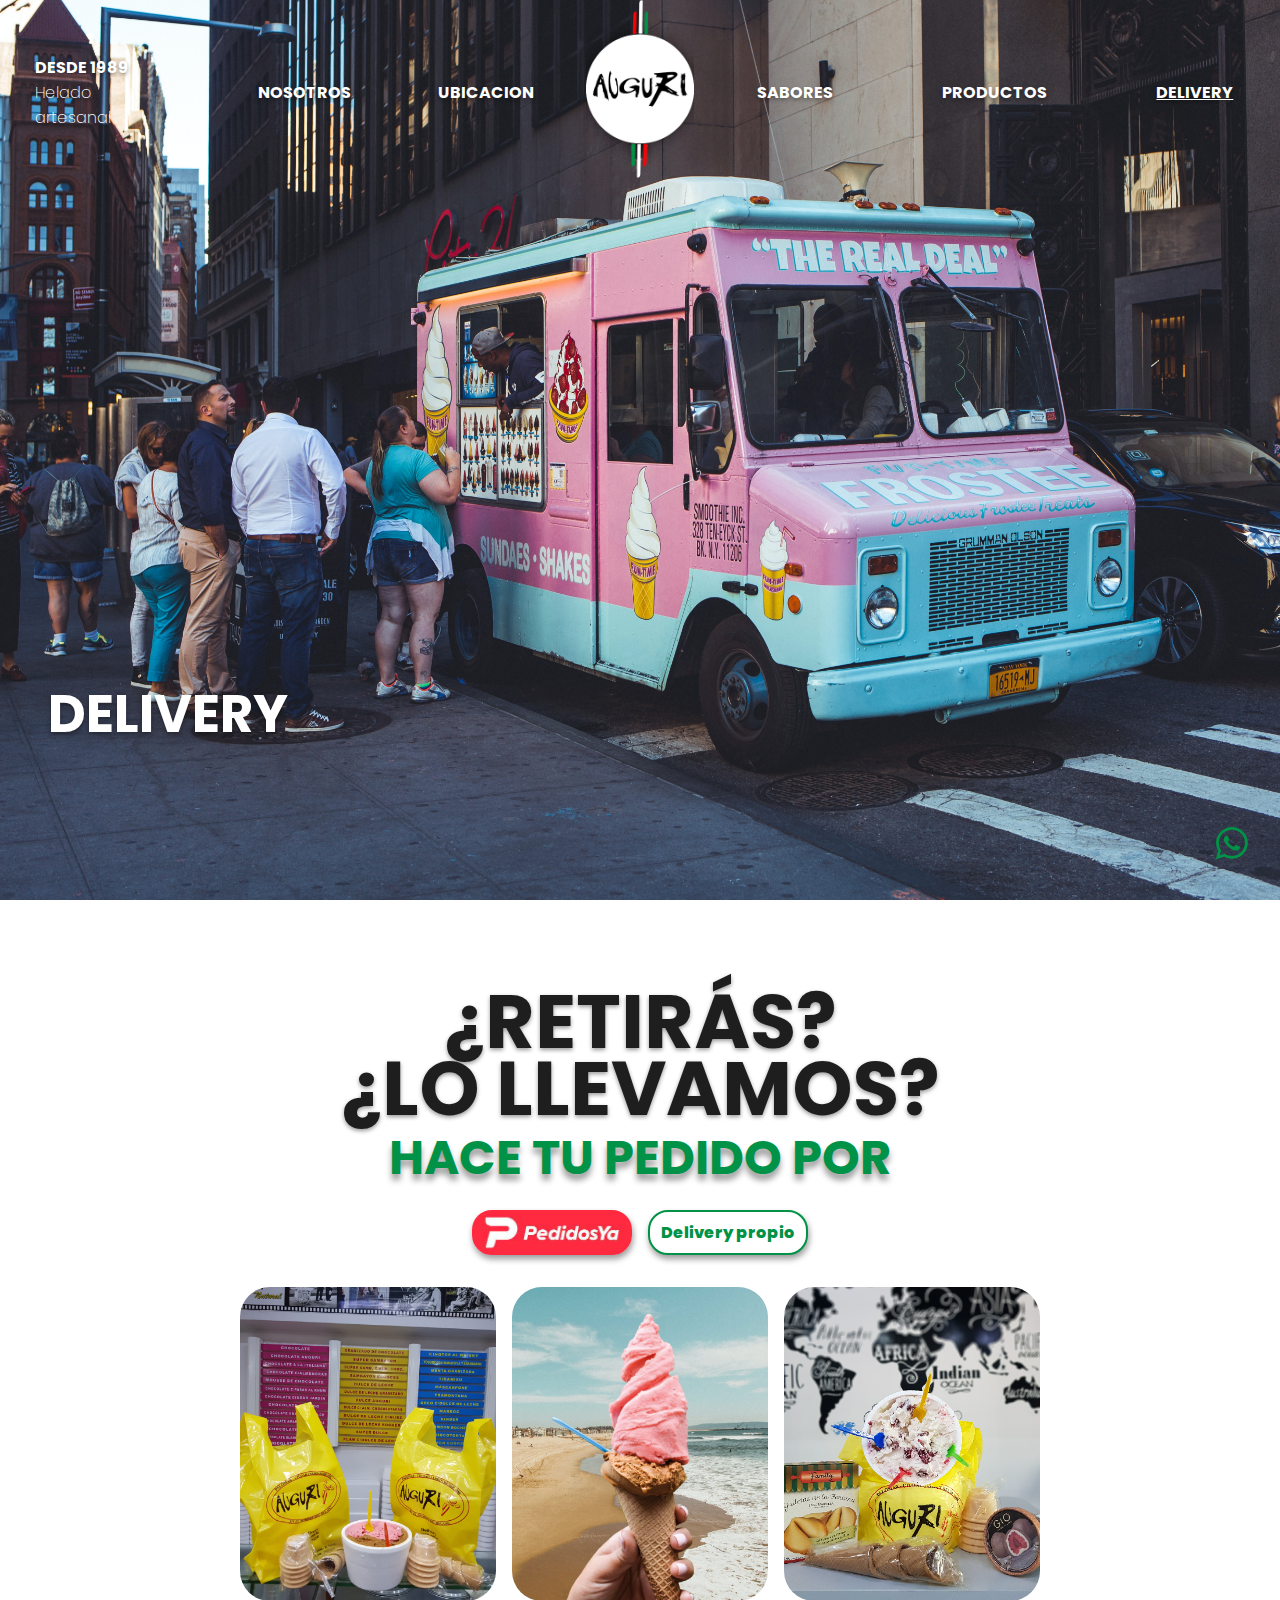
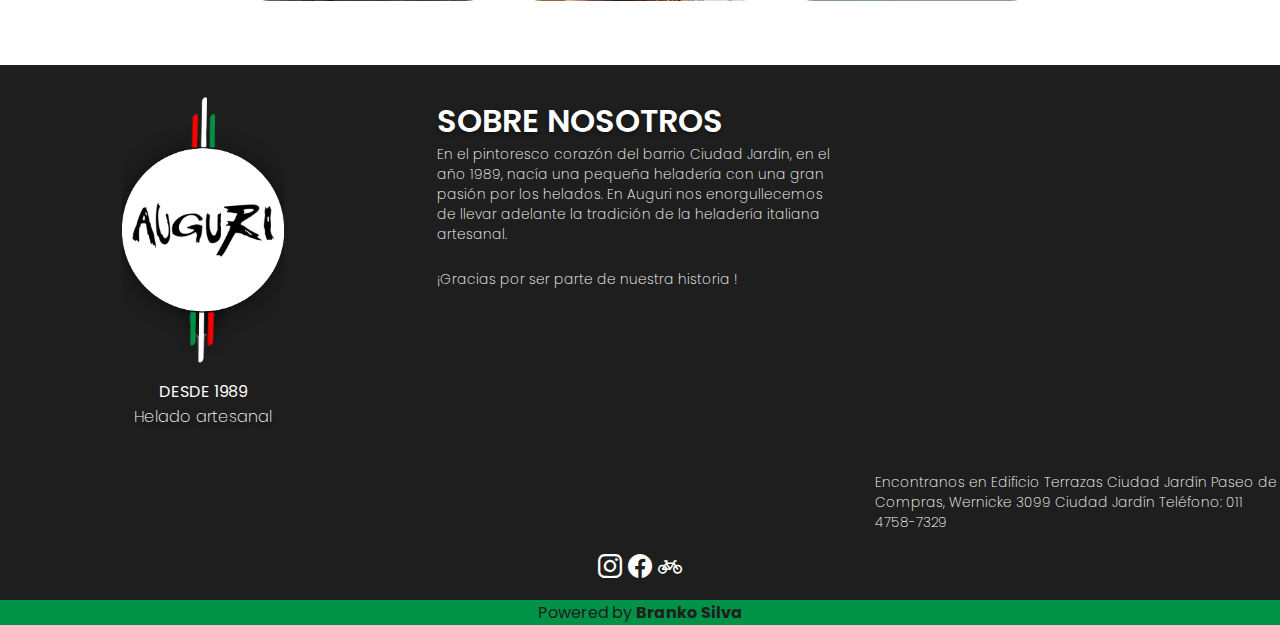
==== pages/delivery.html @ e1fe8869 "anidación scss" ====
<!DOCTYPE html>
<html lang="en">
<head>
    <meta charset="UTF-8">
    <meta name="viewport" content="width=device-width, initial-scale=1.0">
    <title>AUGURI</title>
    <link href="https://cdn.jsdelivr.net/npm/bootstrap@5.3.1/dist/css/bootstrap.min.css" rel="stylesheet" integrity="sha384-4bw+/aepP/YC94hEpVNVgiZdgIC5+VKNBQNGCHeKRQN+PtmoHDEXuppvnDJzQIu9" crossorigin="anonymous">
    <link rel="shortcut icon" href="../img/logos/logo.png" type="image/x-icon">

    <link rel="stylesheet" href="../css/estilos.css">
    <link rel="stylesheet" href="https://cdn.jsdelivr.net/npm/bootstrap-icons@1.10.5/font/bootstrap-icons.css">

</head>

<body> 
    <header class="header-delivery">
        <div class="container">
            <nav class="menu_pc">
                <ul class="menu_pc_ul">

                    <div class="menu_pc_links">
                        <div class="menu_pc_links--artesanal">
                            <li>DESDE 1989 
                                <span style="font-weight: 200;">Helado artesanal</span>
                            </li>
                        </div>
                        <li class="menu_pc_links_item">
                            <a href="../pages/nosotros.html"> NOSOTROS</a>
                        </li>
                        <li class="menu_pc_links_item">
                            <a href="#mapa"> UBICACION</a>
                        </li>
                    </div>

                    <div class="menu_pc_links--logo">
                        <li class="menu_pc_links_item">
                            <a href="../index.html"> 
                                <img src="../img/logos/logo1.png" alt="logo auguri">
                            </a>
                        </li>
                    </div>

                    <div class="menu_pc_links">
                        <li class="menu_pc_links_item">
                            <a href="../pages/sabores.html"> SABORES</a>
                        </li>
                        <li class="menu_pc_links_item">
                            <a href="../pages/productos.html"> PRODUCTOS</a>
                        </li>
                        <li class="menu_pc_links_item active">
                            <a href="../pages/delivery.html"> DELIVERY</a>
                        </li>
                    </div>

                </ul>
            </nav>
            <h1 class="titulo-header">DELIVERY</h1>
        </div>

        <div class="menu_mobile">
            <nav class="navbar navbar-expand-lg bg-body-tertiary">

                <div class="container mobile">

                    <a class="navbar-brand" href="../index.html">
                        <img class="logo-mobile" src="../img/logos/logo1.png" alt="logo auguri">
                    </a>

                    <button class="navbar-toggler" type="button" data-bs-toggle="collapse" data-bs-target="#navbarNav" aria-controls="navbarNav" aria-expanded="false" aria-label="Toggle navigation">
                    <span class="navbar-toggler-icon"></span>
                    </button>

                    <div class="collapse navbar-collapse" id="navbarNav">

                        <ul class="navbar-nav">
                            <li class="nav-item">
                                <a class="nav-link" aria-current="page" href="../index.html">HOME</a>
                            </li>
                            <li class="nav-item">
                                <a class="nav-link" aria-current="page" href="../pages/nosotros.html">NOSOTROS</a>
                            </li>
                            <li class="nav-item">
                                <a class="nav-link" href="#mapa">UBICACIÓN</a>
                            </li>
                            <li class="nav-item">
                                <a class="nav-link" href="../pages/sabores.html">SABORES</a>
                            </li>
                            <li class="nav-item">
                                <a class="nav-link" href="../pages/productos.html">PRODUCTOS</a>
                            </li>
                            <li class="nav-item">
                            <a class="nav-link active" href="../pages/delivery.html">DELIVERY</a>
                            </li>
                        </ul>

                    </div>

                </div>
                
            </nav>
        </div>
    </header>

    <main>
        <div class="container">
            <section class="delivery-section-1">
                <div class="delivery-section-1_titular delivery_titular">
                    <h1 class="delivery_titular_negro_retiras">¿RETIRÁS?</h1>
                    <h1 class="delivery_titular_negro_llevamos">¿LO LLEVAMOS?</h1>
                    <h2 class="delivery_titular_verde">HACE TU PEDIDO POR</h2>
                </div>

                <div class="botones-delivery">
                    <a class="botones-delivery_peya" href="https://www.pedidosya.com.ar/restaurantes/3-de-febrero/auguri-helados-menu?origin=shop_list" target="_blank">
                    </a>
                    <a class="botones-delivery_propio" href="https://wa.me/1165233257" target="_blank">Delivery propio</a>
                </div>
                
                <div class="delivery-imagenes">
                    <img class="imagen-delivery uno" src="../img/delivery/delivery-img1.png" alt="imagen-delivery1">

                    <img class="imagen-delivery dos" src="../img/delivery/delivery-img2.png" alt="imagen-delivery2">

                    <img class="imagen-delivery tres" src="../img/delivery/delivery-img3.png" alt="imagen-delivery3">
                </div>
            </section>
        </div>
    </main>

    <footer id="mapa">
        
        <div class="container">
            <div class="footer_columnas">

                <div class="footer_columnas_1">
                    <img class="footer_columnas_1_img" src="../img/logos/logo1.png" alt="logo auguri">
                    <div class="footer_columnas_1_texto_negrita">DESDE 1989</div>
                    <div class="footer_columnas_1_texto">Helado artesanal</div> 
                </div>
        
                <div class="footer_columnas_2">
                    <h3 class="footer_columnas_2_titulo">SOBRE NOSOTROS</h3>
                    <P class="footer_columnas_parrafo">En el pintoresco corazón del barrio Ciudad Jardín, en el año 1989, nacía una pequeña heladería con una gran pasión por los helados. En Auguri nos enorgullecemos de llevar adelante la tradición de la heladería italiana artesanal.</P><br>
                    <P class="footer_columnas_parrafo">¡Gracias por ser parte de nuestra historia !</P>
                </div>
        
                <div class="footer_columnas_3">
                    <iframe src="https://www.google.com/maps/embed?pb=!1m18!1m12!1m3!1d3284.0805184510937!2d-58.59388773851657!3d-34.602125397624754!2m3!1f0!2f0!3f0!3m2!1i1024!2i768!4f13.1!3m3!1m2!1s0x95bcb853c3e37c93%3A0xaed37e59022c8b3d!2sAuguri%20Helados!5e0!3m2!1ses-419!2sar!4v1690230410272!5m2!1ses-419!2sar" width="600" height="450" style="border:0;" allowfullscreen="" loading="lazy" referrerpolicy="no-referrer-when-downgrade"></iframe>
                    <p class="footer_columnas_parrafo direccion">Encontranos en Edificio Terrazas Ciudad Jardín Paseo de Compras, Wernicke 3099 Ciudad Jardín Teléfono: 011 4758-7329</p>
                </div>

            </div>

            <div class="botones_redes">
                <a class="botones_redes_boton" href="https://www.instagram.com/augurihelados/" target="_blank">
                    <i class="bi bi-instagram"></i>
                </a>

                <a class="botones_redes_boton" href="https://www.facebook.com/augurihelados/" target="_blank">
                    <i class="bi bi-facebook"></i>
                </a>

                <a class="botones_redes_boton" href="https://www.pedidosya.com.ar/restaurantes/3-de-febrero/auguri-helados-menu?origin=shop_list" target="_blank">
                    <i class="bi bi-bicycle"></i>
                </a>
            </div>
        </div>

        <div class="powered">
            <p class="powered_texto">Powered by <span style="font-weight: 700;">Branko Silva</span></p>
        </div>

    </footer>

        <a href="https://wa.me/1165233257" target="_blank">
            <i class="bi bi-whatsapp"></i>
        </a>


    <script src="https://cdn.jsdelivr.net/npm/bootstrap@5.3.1/dist/js/bootstrap.bundle.min.js" integrity="sha384-HwwvtgBNo3bZJJLYd8oVXjrBZt8cqVSpeBNS5n7C8IVInixGAoxmnlMuBnhbgrkm" crossorigin="anonymous"></script>
</body>
</html>
---- css/estilos.css ----
@charset "UTF-8";
/*CONFIGURACIONES GENERALES--------------------------------*/
@import url("https://fonts.googleapis.com/css2?family=Open+Sans:wght@400;800&family=Poppins:wght@100;200;300;400;500;600;700;800;900&display=swap");
* {
  margin: 0;
  padding: 0;
  box-sizing: border-box;
  font-family: "Poppins", sans-serif;
}

*::-moz-selection {
  background-color: #009246;
  color: #ffffff;
}

*::selection {
  background-color: #009246;
  color: #ffffff;
}

img {
  max-width: 100%;
}

:root {
  font-size: 16px;
}

h1 {
  color: #1E1E1E;
  font-weight: 700;
  font-size: 3.25rem;
  text-shadow: 0px 2px 4px rgba(0, 0, 0, 0.4);
  line-height: unset;
}

h2 {
  color: #009246;
  font-size: 3rem;
  text-shadow: 0px 6px 6px rgba(0, 0, 0, 0.4);
  line-height: unset;
}

h3 {
  font-weight: 600;
  font-size: 2rem;
  text-shadow: 0px 2px 4px rgba(0, 0, 0, 0.4);
  line-height: unset;
  margin-bottom: 0 !important;
}

p {
  font-weight: 400;
  font-size: 1rem;
  color: #1E1E1E;
  margin-bottom: 0 !important;
}

.footer_columnas_parrafo {
  font-weight: 200;
  font-size: 0.85rem;
  color: #ffffff;
}

/* CONFIGURACION HEADER GENERAL PC----------------------*/
header {
  background-image: url("../img/PORTADAS/portada-header-index.jpg");
  min-height: 100vh;
  background-size: cover;
  background-position: bottom;
  background-attachment: fixed;
}
header .titulo-header {
  color: #ffffff;
  position: absolute;
  margin: 0 3rem;
  top: 75%;
}
header nav > ul {
  display: flex;
  color: #ffffff;
  align-items: center;
  list-style-type: none;
  margin-bottom: 0 !important;
  padding-left: 0 !important;
}
header nav > ul .menu_pc_links {
  display: flex;
  justify-content: space-around;
  width: 100%;
  align-items: center;
  gap: 1rem;
  flex-wrap: wrap;
  row-gap: 1rem;
}
header nav > ul .menu_pc_links_item a {
  color: #ffffff;
  text-decoration: none;
  font-weight: 700;
  text-shadow: 0px 2px 4px rgba(0, 0, 0, 0.4);
}
header nav > ul .menu_pc_links_item a:hover {
  text-decoration: underline;
}
header nav > ul .menu_pc_links_item.active {
  text-decoration: underline;
}
header nav > ul .menu_pc_links_item:hover {
  scale: 1.1;
  transition: 0.3s;
}
header nav > ul .menu_pc_links--artesanal {
  text-align: left;
  font-weight: 700;
  max-width: 0rem;
  min-width: 8.5rem;
  text-shadow: 0px 2px 4px rgba(0, 0, 0, 0.4);
}
header nav > ul .menu_pc_links--logo {
  display: flex;
  padding-inline: 1rem;
  flex-wrap: wrap;
  row-gap: 1rem;
}
header nav > ul .menu_pc_links--logo:hover {
  scale: 1.01;
  transition: 0.3s;
}
header .menu_mobile {
  display: none;
}
header .menu_mobile .bg-body-tertiary {
  --bs-bg-opacity: 0.1;
}
header .menu_mobile .navbar {
  --bs-navbar-toggler-padding-y: 0.25rem;
  --bs-navbar-toggler-padding-x: 0.40rem;
  --bs-navbar-toggler-font-size: none;
}
header .menu_mobile .navbar .container.mobile {
  padding-right: calc(var(--bs-gutter-x) * 0.5);
  padding-left: calc(var(--bs-gutter-x) * 0.5);
}
header .menu_mobile .navbar .container.mobile a .logo-mobile {
  max-width: 30%;
}
header .menu_mobile .navbar .container.mobile .navbar-toggler {
  background-color: #ffffff;
  color: #009246;
}
header .menu_mobile .navbar .container.mobile .navbar-collapse .navbar-nav {
  --bs-nav-link-hover-color: rgb(239 4 4);
  align-items: flex-end;
}
header .menu_mobile .navbar .container.mobile .navbar-collapse .navbar-nav .nav-link.active, header .menu_mobile .navbar .container.mobile .navbar-collapse .navbar-nav .nav-link.show {
  color: rgb(0, 146, 87);
}
header .nav-link {
  color: #ffffff;
  font-weight: 600;
  font-family: "Poppins", sans-serif;
}

/* CONFIGURACION HEADER GENERAL MOBILE----------------------*/
/* CONFIGURACION FOOOTER GENERAL---------------------------*/
footer {
  background-color: #1E1E1E;
  position: relative;
  color: #ffffff;
  padding-top: 2rem;
}
footer .footer_columnas > * {
  flex: 1;
}
footer .footer_columnas {
  display: flex;
  justify-content: center;
  align-items: flex-start;
  gap: 2rem;
  flex-wrap: wrap;
}
footer .footer_columnas_1 {
  display: flex;
  flex-direction: column;
  justify-content: center;
  align-items: center;
}
footer .footer_columnas_1_texto {
  font-weight: 200;
  text-shadow: 0px 2px 4px rgba(0, 0, 0, 0.4);
  text-align: center;
}
footer .footer_columnas_1_img {
  width: 40%;
  margin-bottom: 1rem;
}
footer .footer_columnas_1_negrita {
  font-weight: 700;
  text-shadow: 0px 2px 4px rgba(0, 0, 0, 0.4);
  text-align: center;
}
footer .footer_columnas_2 {
  display: flex;
  flex-direction: column;
}
footer .footer_columnas_2 .footer_columnas_2_titulo {
  margin-bottom: 0.5rem;
}
footer .footer_columnas_3 {
  display: flex;
  flex-direction: column;
  align-items: center;
  gap: 1rem;
}
footer .footer_columnas_3 iframe {
  width: 100%;
  max-height: 40vh;
  border-radius: 20px;
}
footer .footer_columnas_3_parrafo.direccion {
  padding-inline: 2.2rem;
  text-align: center;
}
footer .botones_redes {
  display: flex;
  flex-direction: row;
  align-items: center;
  justify-content: center;
  margin-top: 1rem;
  font-size: 1.5rem;
}
footer .botones_redes a:hover {
  scale: 1.1;
  transition: 0.2s;
}
footer .botones_redes_boton {
  margin-inline: 0.2rem;
  margin-bottom: 1rem;
}
footer .botones_redes_boton .bi.bi-facebook,
footer .botones_redes_boton .bi.bi-instagram,
footer .botones_redes_boton .bi.bi-bicycle {
  color: #ffffff;
}
footer .powered {
  background-color: #009246;
  width: 100%;
  text-align: center;
  color: #ffffff;
}
footer .powered_texto {
  margin-bottom: 0rem;
}

/* BOTON WPP ------------------------------------------------*/
.bi.bi-whatsapp {
  position: fixed;
  right: 2rem;
  bottom: 2rem;
  transition: 0.2s;
  color: #009246;
  font-size: 2rem;
}
.bi.bi-whatsapp:hover {
  scale: 1.1;
}

/* FIN CONFIGURACIONES GENERALES-------------------------*/
/* INDEX ------------------------------------------------*/
/*INDEX MAIN SECTION 1  -------------------------------------------*/
.index-section-1 {
  display: flex;
  flex-direction: column;
  align-items: center;
  gap: 2rem;
  margin-block: 2rem;
}
.index-section-1_titulo {
  display: flex;
  flex-wrap: wrap;
  text-align: center;
  margin-bottom: 0 !important;
  padding-inline: 3rem;
}

.index-section-1_helados {
  justify-content: center;
  align-items: center;
  width: 100%;
  gap: 2rem;
  display: grid;
  grid-template-columns: repeat(4, 1fr);
  grid-template-rows: 1fr;
  grid-template-areas: "cremas chocolates dulces frutales";
}
.index-section-1_helados.cremas {
  grid-area: cremas;
}
.index-section-1_helados.chocolates {
  grid-area: chocolates;
}
.index-section-1_helados.dulces {
  grid-area: dulces;
}
.index-section-1_helados.frutales {
  grid-area: frutales;
}
.index-section-1_helados_sabores {
  display: flex;
  flex-direction: column;
  align-items: center;
  justify-content: center;
  text-decoration: none;
}
.index-section-1_helados_sabores_subtitulo {
  font-size: 1.5rem;
  color: #1E1E1E;
  text-shadow: 0px 2px 4px rgba(0, 0, 0, 0.4);
}

.index-section-1-mobile {
  display: none;
  gap: 2rem;
}

.w-100 {
  width: unset !important;
}

.carousel-control-next {
  right: -50px;
}

.carousel-control-prev {
  left: -50px;
}

.carousel-indicators {
  bottom: -42px;
}

.index-section-1_helados a {
  transition: 0.5s;
}
.index-section-1_helados a:hover {
  scale: 1.05;
}
.index-section-1_helados a:hover h3 {
  color: #009246;
}

.boton-ver {
  text-decoration: none;
  color: #009246;
  background-color: #ffffff;
  border: 2px solid #009246;
  padding: 0.3rem;
  border-radius: 20px;
  width: 6rem;
  font-weight: 700;
  text-align: center;
  transition: 0.6s;
}
.boton-ver:hover {
  background-color: #009246;
  color: #ffffff;
}

/*INDEX MAIN SECTION 2  -------------------------------------------*/
.index-section-2 {
  background-image: url(../img/PORTADAS/portada-sect-2.png);
  min-height: 70vh;
  background-size: cover;
  background-position: center;
  background-attachment: fixed;
}

/*INDEX MAIN SECTION 3  -------------------------------------------*/
.index-section-3 {
  display: flex;
  flex-direction: column;
  justify-content: center;
  position: relative;
  align-items: center;
}
.index-section-3_bandera-top {
  position: absolute;
  bottom: 100%;
  max-height: 1.5%;
  width: 100%;
}
.index-section-3_bandera-bottom {
  position: absolute;
  top: 99%;
  max-height: 1.5%;
  width: 100%;
}
.index-section-3_titulo {
  padding-top: 1rem;
  align-self: flex-start;
  margin-bottom: 0 !important;
}
.index-section-3_productos {
  display: flex;
  flex-direction: row;
  align-items: center;
  justify-content: center;
  width: 100%;
  padding-inline: 6rem;
}
.index-section-3_productos_item {
  display: flex;
  flex-direction: column;
  align-items: center;
  justify-content: center;
}
.index-section-3_productos_item_img {
  border-radius: 20px;
}
.index-section-3_productos_item_img_texto {
  font-weight: 600;
  text-shadow: 0px 2px 4px rgba(0, 0, 0, 0.4);
  font-size: 1.5rem;
}
.index-section-3_productos_item a {
  text-decoration: none;
  transition: 0.5s;
  display: flex;
  flex-direction: column;
  justify-content: center;
  align-items: center;
}
.index-section-3_productos_item a:hover {
  scale: 1.05;
}
.index-section-3_productos_item a:hover p {
  color: #009246;
}
.index-section-3_productos_item.shakes, .index-section-3_productos_item.postres {
  margin-top: 5rem;
}
.index-section-3_boton-productos {
  display: flex;
  justify-content: center;
  padding-bottom: 2rem;
}

/*INDEX MAIN SECTION 4  -------------------------------------------*/
.index-section-4 {
  background-image: url(../img/delivery/auguri-delivery-index.png);
  min-height: 80vh;
  background-size: cover;
  background-position: bottom;
  background-attachment: fixed;
  display: flex;
  justify-content: center;
  align-items: center;
  flex-direction: column;
  padding: 2rem 3rem;
}

.delivery_titular {
  display: flex;
  flex-direction: column;
  justify-content: center;
  align-items: center;
  margin-bottom: 1rem;
}
.delivery_titular_negro_retiras {
  margin-bottom: -8%;
}
.delivery_titular_negro_llevamos {
  margin-bottom: -4%;
}
.delivery_titular_negro_retiras, .delivery_titular_negro_llevamos {
  font-size: 4.75rem;
  text-align: center;
}
.delivery_titular_verde {
  text-align: center;
  font-weight: 700;
  margin-bottom: 0 !important;
  margin-top: unset;
}

.botones-delivery {
  display: flex;
  justify-content: center;
  flex-direction: row;
  gap: 1rem;
  flex-wrap: wrap;
}
.botones-delivery a {
  transition: 0.5s;
}
.botones-delivery a:hover {
  scale: 1.05;
}
.botones-delivery_peya {
  background-image: url(../img/redes/pedidosya.jpg);
  background-size: cover;
  background-position: center;
  border: 2px solid #ff2a40;
  border-radius: 20px;
  min-width: 10rem;
  min-height: 2.5rem;
  box-shadow: 1px 4px 6px rgba(0, 0, 0, 0.4);
}
.botones-delivery_propio {
  text-decoration: none;
  color: #009246;
  text-align: center;
  background-color: #ffffff;
  border: 2px solid #009246;
  padding: 0.5rem;
  border-radius: 20px;
  width: 10rem;
  font-weight: 800;
  box-shadow: 1px 4px 6px rgba(0, 0, 0, 0.4);
}

/*NOSOTROS-----------------------------------------------*/
/*NOSOTROS-HEADER----------------------------------------*/
.header-nosotros {
  background-image: url("../img/PORTADAS/portada-nosotros.jpg");
  min-height: 100vh;
  position: relative;
  background-size: cover;
  background-position: bottom;
  background-attachment: fixed;
}

.nosotros_section_1 {
  display: flex;
  flex-direction: row;
  justify-content: center;
  align-items: center;
  margin-block: 3rem;
}
.nosotros_section_1_historia, .nosotros_section_1_img {
  width: 50%;
}
.nosotros_section_1_img {
  display: flex;
  justify-content: center;
}
.nosotros_section_1_img_img {
  border-radius: 30px;
  width: 80%;
}
.nosotros_section_1_historia_titulo {
  line-height: 3rem;
  margin-bottom: 0 !important;
  font-weight: 700;
}
.nosotros_section_1_historia_parrafo {
  margin-block: 2rem;
  margin-right: 3rem;
}

/*SABORES------------------------------------------------*/
/*SABORES-HEADER-----------------------------------------*/
.header-sabores {
  background-image: url("../img/PORTADAS/portada-sabores.jpg");
  min-height: 60vh;
  position: relative;
  background-size: cover;
  background-position: bottom;
  background-attachment: fixed;
}

/*SABORES-MAIN SECTION 1-----------------------------------------*/
.sabores-section-1 {
  padding-top: 0.3rem;
  display: flex;
  justify-content: flex-end;
  align-items: flex-start;
  position: sticky;
  top: 0;
  background-color: rgba(255, 255, 255, 0.45) !important;
  z-index: 3;
}
.sabores-section-1_indice {
  width: 58%;
  display: flex;
  justify-content: flex-end;
  align-items: flex-start;
  -moz-column-gap: 1rem;
       column-gap: 1rem;
}
.sabores-section-1_indice_item {
  text-decoration: none;
  display: flex;
  justify-content: flex-start;
  align-items: center;
  flex-direction: column;
  transition: 0.3s;
}
.sabores-section-1_indice_item_img {
  border-radius: 20px;
  width: 100%;
}
.sabores-section-1_indice_item_texto {
  text-align: center;
  font-weight: 600;
  text-decoration: none;
  font-size: 0.9rem;
}
.sabores-section-1_indice_item:hover {
  scale: 1.05;
}
.sabores-section-1_indice_item:hover p {
  color: #009246;
}

/*SABORES MAIN SECTION 2  -------------------------------------------*/
.sabores-section-2_titulo {
  padding-bottom: 4rem;
  padding-top: 2.5rem;
}
.sabores-section-2_sabores {
  display: flex;
  justify-content: flex-start;
  align-items: start;
  flex-wrap: wrap;
  gap: 2rem;
  margin-bottom: 1rem;
}
.sabores-section-2_sabores_item {
  display: flex;
  flex-direction: column;
  max-width: 14rem;
}
.sabores-section-2_sabores_item_img {
  border-radius: 30px;
  margin-bottom: 1.2rem;
  transition: 0.3s;
}
.sabores-section-2_sabores_item_img:hover {
  transform: scale(1.05);
}
.sabores-section-2_sabores_item_titulo {
  font-size: 1.4rem;
  text-shadow: none;
  font-weight: 700;
  text-align: center;
}
.sabores-section-2_sabores_item_subtitulo {
  text-align: center;
  margin-top: -0.3rem;
  font-size: 0.9rem;
}
.sabores-section-2_sabores.frutales {
  margin-bottom: 3rem;
}

/*PRODUCTOS----------------------------------------------*/
/*PRODUCTOS-HEADER---------------------------------------*/
.header-productos {
  background-image: url("../img/PORTADAS/portada-productos.jpg");
  min-height: 60vh;
  position: relative;
  background-size: cover;
  background-position: bottom;
  background-attachment: fixed;
}

/*PRODUCTOS MAIN SECTION 1  -------------------------------------------*/
.productos-section-1 {
  padding-top: 0.3rem;
  display: flex;
  justify-content: flex-end;
  align-items: flex-start;
  position: sticky;
  top: 0;
  background-color: rgba(255, 255, 255, 0.45) !important;
  z-index: 3;
}
.productos-section-1_indice {
  width: 45%;
  display: flex;
  justify-content: flex-end;
  align-items: flex-start;
  -moz-column-gap: 0.5rem;
       column-gap: 0.5rem;
}
.productos-section-1_indice_item {
  text-decoration: none;
  display: flex;
  justify-content: flex-start;
  align-items: center;
  flex-direction: column;
  transition: 0.3s;
}
.productos-section-1_indice_item_img {
  border-radius: 20px;
  width: 100%;
}
.productos-section-1_indice_item_texto {
  text-align: center;
  font-weight: 600;
  text-decoration: none;
  font-size: 0.9rem;
}
.productos-section-1_indice_item:hover {
  scale: 1.05;
}
.productos-section-1_indice_item:hover p {
  color: #009246;
}

/*PRODUCTOS MAIN SECTION 2  -------------------------------------------*/
.productos-section-2_titulo {
  padding-bottom: 4rem;
  padding-top: 2.5rem;
}
.productos-section-2_productos {
  display: flex;
  justify-content: flex-start;
  align-items: start;
  flex-wrap: wrap;
  gap: 2rem;
  margin-bottom: 1rem;
}
.productos-section-2_productos_item {
  display: flex;
  flex-direction: column;
  max-width: 14rem;
}
.productos-section-2_productos_item_img {
  border-radius: 30px;
  margin-bottom: 1.2rem;
  transition: 0.3s;
}
.productos-section-2_productos_item_img:hover {
  transform: scale(1.05);
}
.productos-section-2_productos_item_titulo {
  font-size: 1.4rem;
  text-shadow: none;
  font-weight: 700;
  text-align: center;
}
.productos-section-2_productos_item_subtitulo {
  text-align: center;
  margin-top: -0.3rem;
  font-size: 0.9rem;
}
.productos-section-2_productos.postres {
  margin-bottom: 3rem;
}

/*DELIVERY-----------------------------------------------*/
/*DELIVERY-HEADER----------------------------------------*/
.header-delivery {
  background-image: url("../img/PORTADAS/portada-delivery.jpg");
  min-height: 100vh;
  position: relative;
  background-size: cover;
  background-position: center;
  background-attachment: fixed;
}

/*DELIVERY MAIN SECTION 1  -------------------------------------------*/
.delivery-section-1 {
  padding-block: 2rem;
  min-height: 85vh;
  display: flex;
  justify-content: center;
  align-items: center;
  flex-direction: column;
}

.delivery-imagenes {
  display: flex;
  flex-direction: row;
  justify-content: center;
  align-items: center;
  gap: 1rem;
  margin-top: 2rem;
}

.imagen-delivery {
  border-radius: 30px;
  flex: 1;
  max-width: 20%;
}
.imagen-delivery:hover {
  scale: 1.04;
  transition: 0.5s;
}

/* MEDIAAAAA QUERIIIIIIIIIIIIIEEEEES */
/*MEDIA QUERIES MAX-WIDTH 1200*/
@media screen and (max-width: 1200px) {
  /*PRODUCTOS INDICE*/
  .productos-section-1_indice {
    width: 53%;
  }
  /*SABORES INDICE*/
  .sabores-section-1_indice {
    width: 68%;
  }
}
/* MEDIA QUERIES MAX-WIDTH 992*/
@media screen and (max-width: 992px) {
  /* INDEX NAV MOBILE y PC */
  .menu_mobile {
    display: block !important;
  }
  .menu_pc {
    display: none;
  }
  /*HEADER */
  .titulo-header {
    margin: 0 0rem;
  }
  /* INDEX SECTION 1 */
  .index-section-1_titulo {
    font-size: 2.5rem;
  }
  .index-section-1_helados {
    grid-template-columns: repeat(2, 1fr);
    grid-template-rows: 1fr 1fr;
    grid-template-areas: "cremas chocolates" "dulces frutales";
    padding-inline: 7rem;
    gap: 4rem;
  }
  .index-section-1_helados_sabores_subtitulo {
    font-size: 1.4rem;
  }
  /*INDEX SECTION 3*/
  .index-section-3_titulo {
    font-size: 2.5rem;
  }
  .index-section-3_productos {
    padding-inline: 4rem;
  }
  .index-section-3_productos_item_img_texto {
    font-size: 1.4rem;
  }
  /*INDEX FOOTER*/
  .footer_columnas_parrafo.direccion {
    padding-inline: unset;
  }
  /*NOSOTROS SECTION 1*/
  .header-nosotros {
    background-position: right;
  }
  .nosotros_section_1_img {
    display: none;
  }
  .nosotros_section_1_historia {
    width: 100%;
  }
  /*PRODUCTOS INDICE 1*/
  .productos-section-1_indice {
    width: 55%;
  }
  /*PRODUCTOS SECTION 1*/
  .container.productos-section-1 {
    max-width: 900px;
  }
  /*SABORES HEADER */
  .header-sabores {
    background-position: right;
  }
  /*SABORES INDICE 1*/
  .sabores-section-1_indice {
    width: 70%;
  }
  /*SABORES SECTION 1*/
  .container.sabores-section-1 {
    max-width: 900px;
  }
}
/* MEDIA QUERIES MAX-WIDTH 767*/
@media screen and (max-width: 767px) {
  /*FOOTER INDEX-NOSOTROS-SABORES-PRODUCTOS-DELIVERY*/
  .footer_columnas_1 {
    order: 1;
  }
  /* INDEX SABORES */
  .nuestros-sabores {
    font-size: 2.25rem;
  }
  .sabores-helados {
    font-size: 1.2rem;
  }
  .index-section-1_helados {
    padding-inline: 2rem;
  }
  /* INDEX PRODUCTOS*/
  .index-section-3_productos {
    padding-inline: 2rem;
  }
  .index-section-3_productos_productos_item_img_texto {
    font-size: 1rem;
  }
  .index-section-3_titulo {
    font-size: 2.25rem;
  }
  /* INDEX DELIVERY */
  .delivery_titular_negro_retiras, .delivery_titular_negro_llevamos {
    font-size: 3.7rem;
  }
  .delivery_titular_verde {
    font-size: 2rem;
  }
  /* INDEX FOOTER*/
  .footer_columnas {
    flex-direction: column;
    align-items: center !important;
    padding-inline: 3rem;
  }
  .footer_columnas_2_titulo,
  .footer_columnas_parrafo {
    text-align: center;
  }
  /* DELIVERY SECTION 1 */
  .imagen-delivery {
    max-width: 35%;
    padding-inline: 1rem;
    border-radius: 40px;
  }
  /*PRODUCTOS SECTION 1*/
  .productos-section-1 {
    justify-content: center;
  }
  .productos-section-1_indice {
    width: 60%;
  }
  .productos-section-1_indice_item_texto {
    font-size: 0.8rem;
  }
  .productos-section-2_titulo {
    padding-bottom: 3rem;
  }
  /*SABORES SECTION 1*/
  .sabores-section-1 {
    justify-content: center;
  }
  .sabores-section-1_indice {
    width: 75%;
  }
  .sabores-section-1_indice_item_texto {
    font-size: 0.8rem;
  }
  .sabores-section-2_titulo {
    padding-bottom: 3rem;
  }
}
/* MEDIA QUERIES MAX-WIDTH 576*/
@media screen and (max-width: 576px) {
  /* INDEX-NOSOTROS-SABORES-PRODUCTOS-DELIVERY*/
  .container {
    padding-inline: 2rem;
  }
  .container.mobile {
    padding-right: calc(var(--bs-gutter-x) * 1);
    padding-left: calc(var(--bs-gutter-x) * 1);
  }
  /*INDEX SECTION 1*/
  .index-section-1 {
    display: none;
  }
  .index-section-1-mobile {
    display: block;
    display: flex;
    flex-direction: column;
    align-items: center;
    margin-block: 2rem;
  }
  /*INDEX SECTION 3*/
  .index-section-3_productos {
    padding-inline: 0rem;
  }
  .index-section-3_productos_item_img_texto {
    font-size: 0.9rem;
  }
  /* INDEX DELIVERY */
  .index-section-4 {
    padding: 2rem 2rem;
  }
  .delivery_titular_negro_retiras, .delivery_titular_negro_llevamos {
    font-size: 2.7rem;
  }
  .delivery_titular_verde {
    font-size: 2.1rem;
  }
  /* NOSOTROS TITULO HEADER */
  .titulo-header {
    margin: 0 0rem;
    top: 75%;
    font-size: 2.75rem;
  }
  .nosotros_section_1_historia_titulo {
    line-height: 2rem;
    font-size: 2rem;
  }
  .nosotros_section_1_historia_subtitulo {
    font-size: 1.8rem;
  }
  /* DELIVERY SECTION 1 */
  .imagen-delivery.dos {
    display: none;
  }
  .imagen-delivery {
    max-width: 50%;
    padding-inline: 0.5rem;
    border-radius: 40px;
  }
  /*PRODUCTOS SECTION 1*/
  .productos-section-1_indice {
    width: 90%;
  }
  .productos-section-1_indice_item_texto {
    font-size: 0.8rem;
  }
  /*SABORES SECTION 1*/
  .sabores-section-1_indice {
    width: 100%;
  }
  .sabores-section-1_indice_item_texto {
    font-size: 0.8rem;
  }
}
/* MEDIA QUERIES MAX-WIDTH 544*/
@media screen and (max-width: 544px) {
  /*PRODUCTOS SECTION 1*/
  .productos-section-1_indice {
    width: 80%;
  }
  .productos-section-2_titulo {
    padding-bottom: 2.7rem;
    font-size: 2.4rem;
  }
  .productos-section-2_productos {
    justify-content: center;
  }
  .productos-section-2_productos_item {
    display: flex;
    flex-direction: column;
    max-width: 18rem;
  }
  /*SABORES SECTION 1*/
  .sabores-section-2_titulo {
    padding-bottom: 2.7rem;
    font-size: 2.4rem;
  }
  .sabores-section-2_sabores {
    justify-content: center;
  }
  .sabores-section-2_sabores_item {
    display: flex;
    flex-direction: column;
    max-width: 18rem;
  }
}
/* MEDIA QUERIES MAX-WIDTH 430*/
@media screen and (max-width: 430px) {
  /*INDEX DELIVERY */
  .container {
    padding-inline: 1rem;
  }
  .delivery_titular_negro_retiras, .delivery_titular_negro_llevamos {
    font-size: 2.3rem;
  }
  .delivery_titular_verde {
    font-size: 1.7rem;
  }
  .index-section-3_productos_item_img_texto {
    font-size: 0.8rem;
  }
  /*DELIVERY SECTION 1*/
  .imagen-delivery.uno,
  .imagen-delivery.dos {
    display: none;
  }
  .imagen-delivery {
    max-width: 100%;
  }
  /*PRODUCTOS SECTION 1 */
  .productos-section-2_productos_item_subtitulo {
    font-size: 0.8rem;
  }
  /*SABORES SECTION 1 */
  .sabores-section-2_sabores_item_subtitulo {
    font-size: 0.8rem;
  }
  /* PRUEBA CORRECCIÓN PROBLEMA CON IOS*/
  .header-index,
  .index-section-2,
  .index-section-4,
  .header-nosotros,
  .header-sabores,
  .header-productos,
  .header-delivery {
    background-attachment: unset;
  }
}/*# sourceMappingURL=estilos.css.map */
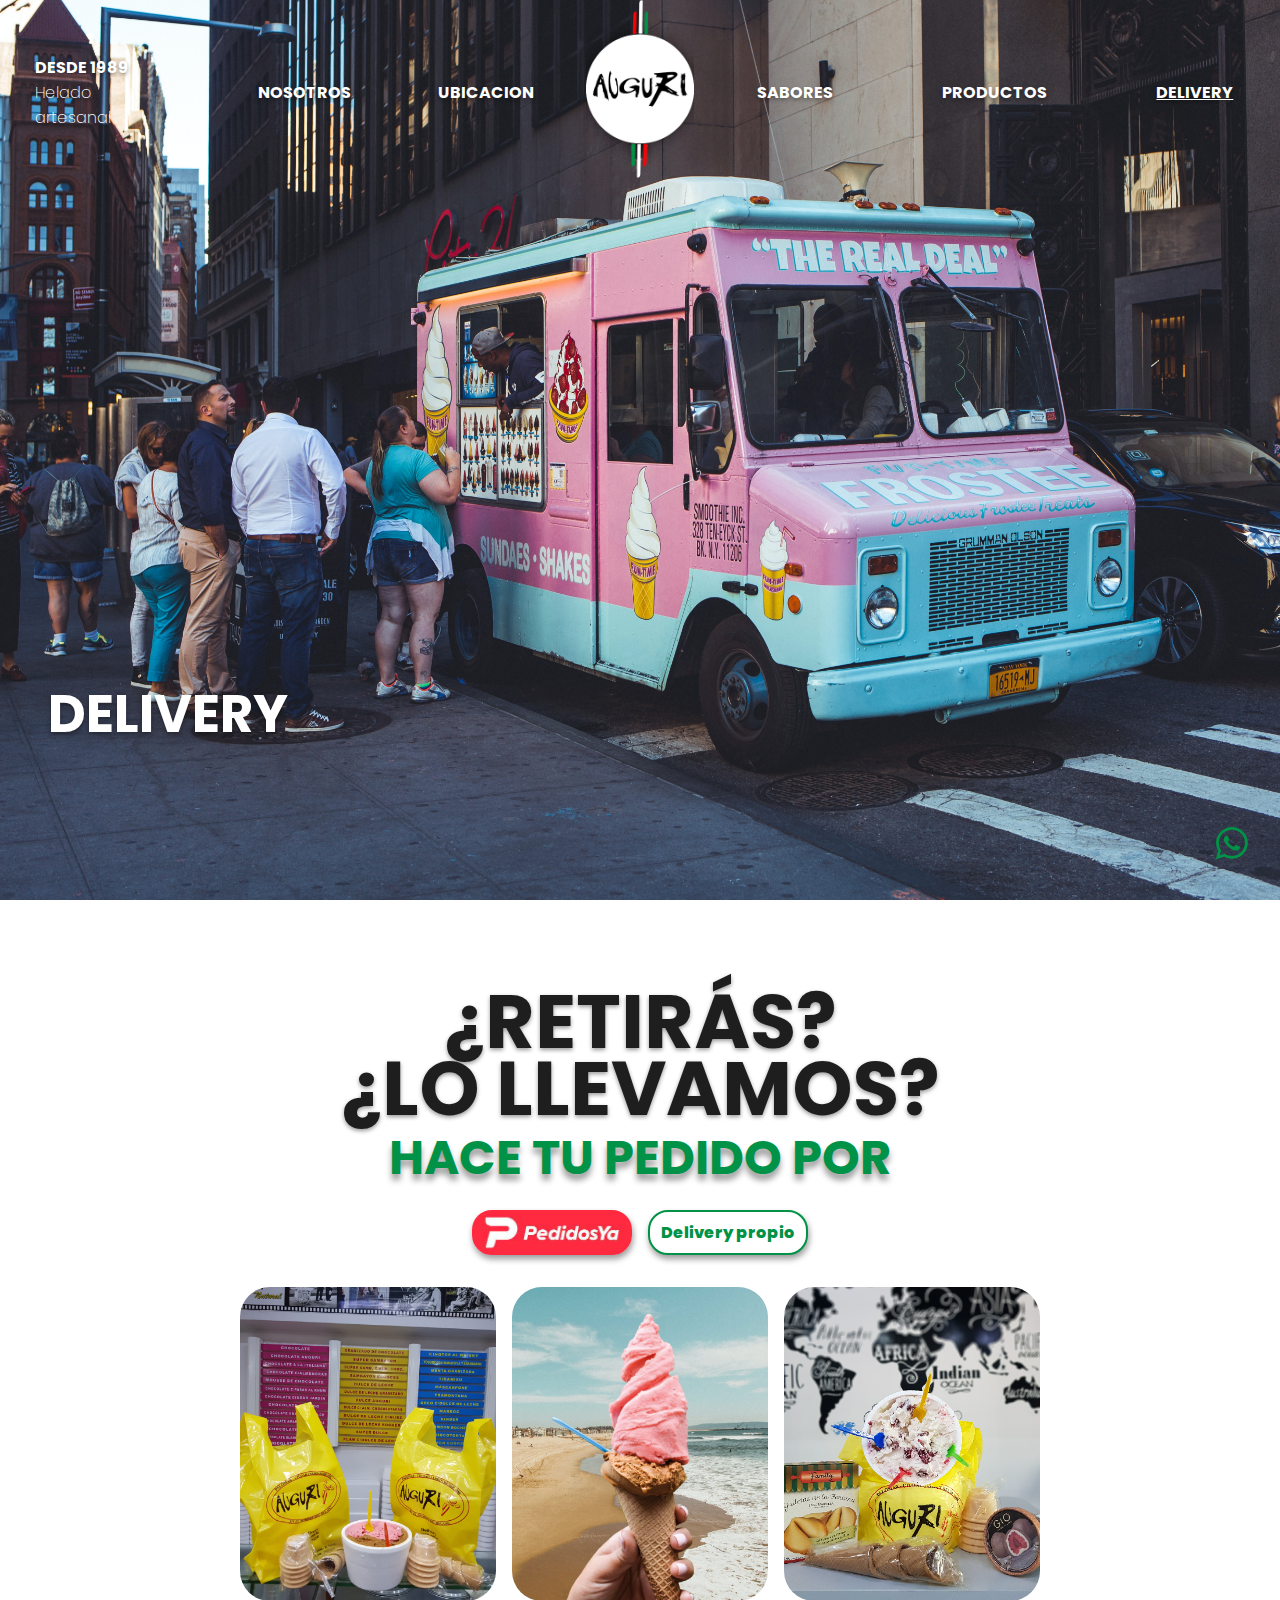
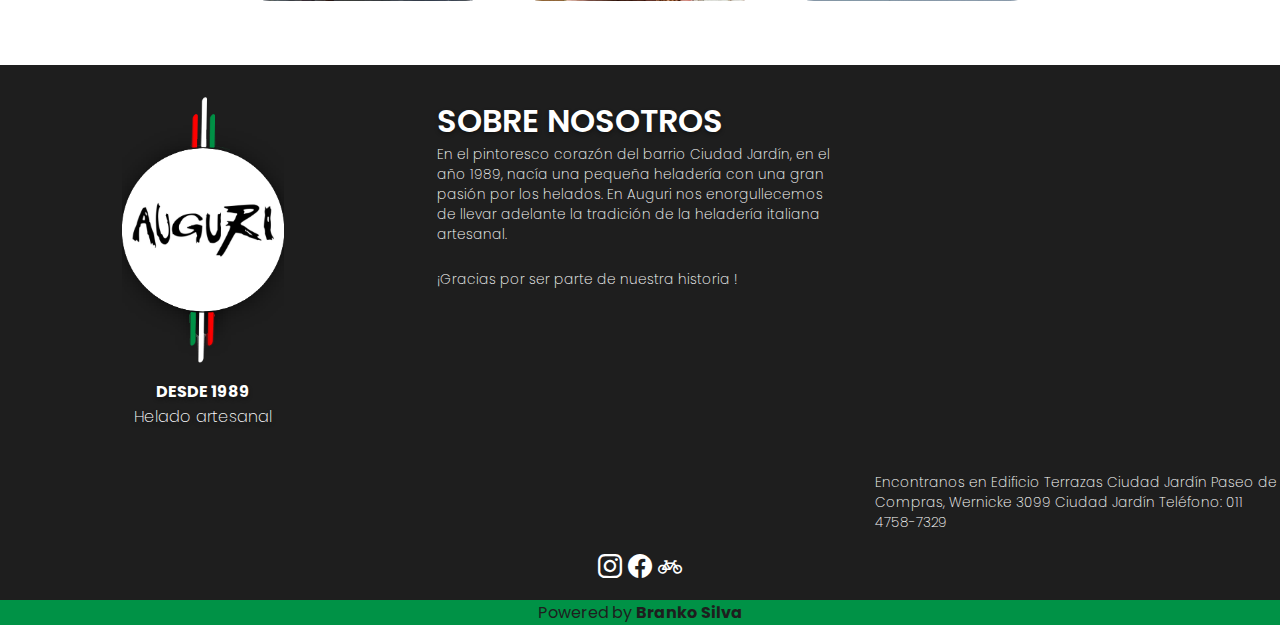
==== commit e91c22ce: "mixin extend SEO" ====
--- a/pages/delivery.html
+++ b/pages/delivery.html
@@ -3,12 +3,14 @@
 <head>
     <meta charset="UTF-8">
     <meta name="viewport" content="width=device-width, initial-scale=1.0">
-    <title>AUGURI</title>
+    <title>Delivery - Auguri</title>
     <link href="https://cdn.jsdelivr.net/npm/bootstrap@5.3.1/dist/css/bootstrap.min.css" rel="stylesheet" integrity="sha384-4bw+/aepP/YC94hEpVNVgiZdgIC5+VKNBQNGCHeKRQN+PtmoHDEXuppvnDJzQIu9" crossorigin="anonymous">
     <link rel="shortcut icon" href="../img/logos/logo.png" type="image/x-icon">
 
     <link rel="stylesheet" href="../css/estilos.css">
     <link rel="stylesheet" href="https://cdn.jsdelivr.net/npm/bootstrap-icons@1.10.5/font/bootstrap-icons.css">
+    <meta name="description" content="Hace tu pedido por Pedidos Ya o nuestro delivery propio">
+    <meta name="keywords" content="delivery, delivery propio, pedidos ya, pedidos, te lo llevamos, envios a domicilio">
 
 </head>
 
--- a/css/estilos.css
+++ b/css/estilos.css
@@ -1,23 +1,6 @@
 @charset "UTF-8";
-/*CONFIGURACIONES GENERALES--------------------------------*/
 @import url("https://fonts.googleapis.com/css2?family=Open+Sans:wght@400;800&family=Poppins:wght@100;200;300;400;500;600;700;800;900&display=swap");
-* {
-  margin: 0;
-  padding: 0;
-  box-sizing: border-box;
-  font-family: "Poppins", sans-serif;
-}
-
-*::-moz-selection {
-  background-color: #009246;
-  color: #ffffff;
-}
-
-*::selection {
-  background-color: #009246;
-  color: #ffffff;
-}
-
+/* mixin indice */
 img {
   max-width: 100%;
 }
@@ -62,293 +45,7 @@
   color: #ffffff;
 }
 
-/* CONFIGURACION HEADER GENERAL PC----------------------*/
-header {
-  background-image: url("../img/PORTADAS/portada-header-index.jpg");
-  min-height: 100vh;
-  background-size: cover;
-  background-position: bottom;
-  background-attachment: fixed;
-}
-header .titulo-header {
-  color: #ffffff;
-  position: absolute;
-  margin: 0 3rem;
-  top: 75%;
-}
-header nav > ul {
-  display: flex;
-  color: #ffffff;
-  align-items: center;
-  list-style-type: none;
-  margin-bottom: 0 !important;
-  padding-left: 0 !important;
-}
-header nav > ul .menu_pc_links {
-  display: flex;
-  justify-content: space-around;
-  width: 100%;
-  align-items: center;
-  gap: 1rem;
-  flex-wrap: wrap;
-  row-gap: 1rem;
-}
-header nav > ul .menu_pc_links_item a {
-  color: #ffffff;
-  text-decoration: none;
-  font-weight: 700;
-  text-shadow: 0px 2px 4px rgba(0, 0, 0, 0.4);
-}
-header nav > ul .menu_pc_links_item a:hover {
-  text-decoration: underline;
-}
-header nav > ul .menu_pc_links_item.active {
-  text-decoration: underline;
-}
-header nav > ul .menu_pc_links_item:hover {
-  scale: 1.1;
-  transition: 0.3s;
-}
-header nav > ul .menu_pc_links--artesanal {
-  text-align: left;
-  font-weight: 700;
-  max-width: 0rem;
-  min-width: 8.5rem;
-  text-shadow: 0px 2px 4px rgba(0, 0, 0, 0.4);
-}
-header nav > ul .menu_pc_links--logo {
-  display: flex;
-  padding-inline: 1rem;
-  flex-wrap: wrap;
-  row-gap: 1rem;
-}
-header nav > ul .menu_pc_links--logo:hover {
-  scale: 1.01;
-  transition: 0.3s;
-}
-header .menu_mobile {
-  display: none;
-}
-header .menu_mobile .bg-body-tertiary {
-  --bs-bg-opacity: 0.1;
-}
-header .menu_mobile .navbar {
-  --bs-navbar-toggler-padding-y: 0.25rem;
-  --bs-navbar-toggler-padding-x: 0.40rem;
-  --bs-navbar-toggler-font-size: none;
-}
-header .menu_mobile .navbar .container.mobile {
-  padding-right: calc(var(--bs-gutter-x) * 0.5);
-  padding-left: calc(var(--bs-gutter-x) * 0.5);
-}
-header .menu_mobile .navbar .container.mobile a .logo-mobile {
-  max-width: 30%;
-}
-header .menu_mobile .navbar .container.mobile .navbar-toggler {
-  background-color: #ffffff;
-  color: #009246;
-}
-header .menu_mobile .navbar .container.mobile .navbar-collapse .navbar-nav {
-  --bs-nav-link-hover-color: rgb(239 4 4);
-  align-items: flex-end;
-}
-header .menu_mobile .navbar .container.mobile .navbar-collapse .navbar-nav .nav-link.active, header .menu_mobile .navbar .container.mobile .navbar-collapse .navbar-nav .nav-link.show {
-  color: rgb(0, 146, 87);
-}
-header .nav-link {
-  color: #ffffff;
-  font-weight: 600;
-  font-family: "Poppins", sans-serif;
-}
-
-/* CONFIGURACION HEADER GENERAL MOBILE----------------------*/
-/* CONFIGURACION FOOOTER GENERAL---------------------------*/
-footer {
-  background-color: #1E1E1E;
-  position: relative;
-  color: #ffffff;
-  padding-top: 2rem;
-}
-footer .footer_columnas > * {
-  flex: 1;
-}
-footer .footer_columnas {
-  display: flex;
-  justify-content: center;
-  align-items: flex-start;
-  gap: 2rem;
-  flex-wrap: wrap;
-}
-footer .footer_columnas_1 {
-  display: flex;
-  flex-direction: column;
-  justify-content: center;
-  align-items: center;
-}
-footer .footer_columnas_1_texto {
-  font-weight: 200;
-  text-shadow: 0px 2px 4px rgba(0, 0, 0, 0.4);
-  text-align: center;
-}
-footer .footer_columnas_1_img {
-  width: 40%;
-  margin-bottom: 1rem;
-}
-footer .footer_columnas_1_negrita {
-  font-weight: 700;
-  text-shadow: 0px 2px 4px rgba(0, 0, 0, 0.4);
-  text-align: center;
-}
-footer .footer_columnas_2 {
-  display: flex;
-  flex-direction: column;
-}
-footer .footer_columnas_2 .footer_columnas_2_titulo {
-  margin-bottom: 0.5rem;
-}
-footer .footer_columnas_3 {
-  display: flex;
-  flex-direction: column;
-  align-items: center;
-  gap: 1rem;
-}
-footer .footer_columnas_3 iframe {
-  width: 100%;
-  max-height: 40vh;
-  border-radius: 20px;
-}
-footer .footer_columnas_3_parrafo.direccion {
-  padding-inline: 2.2rem;
-  text-align: center;
-}
-footer .botones_redes {
-  display: flex;
-  flex-direction: row;
-  align-items: center;
-  justify-content: center;
-  margin-top: 1rem;
-  font-size: 1.5rem;
-}
-footer .botones_redes a:hover {
-  scale: 1.1;
-  transition: 0.2s;
-}
-footer .botones_redes_boton {
-  margin-inline: 0.2rem;
-  margin-bottom: 1rem;
-}
-footer .botones_redes_boton .bi.bi-facebook,
-footer .botones_redes_boton .bi.bi-instagram,
-footer .botones_redes_boton .bi.bi-bicycle {
-  color: #ffffff;
-}
-footer .powered {
-  background-color: #009246;
-  width: 100%;
-  text-align: center;
-  color: #ffffff;
-}
-footer .powered_texto {
-  margin-bottom: 0rem;
-}
-
-/* BOTON WPP ------------------------------------------------*/
-.bi.bi-whatsapp {
-  position: fixed;
-  right: 2rem;
-  bottom: 2rem;
-  transition: 0.2s;
-  color: #009246;
-  font-size: 2rem;
-}
-.bi.bi-whatsapp:hover {
-  scale: 1.1;
-}
-
-/* FIN CONFIGURACIONES GENERALES-------------------------*/
-/* INDEX ------------------------------------------------*/
-/*INDEX MAIN SECTION 1  -------------------------------------------*/
-.index-section-1 {
-  display: flex;
-  flex-direction: column;
-  align-items: center;
-  gap: 2rem;
-  margin-block: 2rem;
-}
-.index-section-1_titulo {
-  display: flex;
-  flex-wrap: wrap;
-  text-align: center;
-  margin-bottom: 0 !important;
-  padding-inline: 3rem;
-}
-
-.index-section-1_helados {
-  justify-content: center;
-  align-items: center;
-  width: 100%;
-  gap: 2rem;
-  display: grid;
-  grid-template-columns: repeat(4, 1fr);
-  grid-template-rows: 1fr;
-  grid-template-areas: "cremas chocolates dulces frutales";
-}
-.index-section-1_helados.cremas {
-  grid-area: cremas;
-}
-.index-section-1_helados.chocolates {
-  grid-area: chocolates;
-}
-.index-section-1_helados.dulces {
-  grid-area: dulces;
-}
-.index-section-1_helados.frutales {
-  grid-area: frutales;
-}
-.index-section-1_helados_sabores {
-  display: flex;
-  flex-direction: column;
-  align-items: center;
-  justify-content: center;
-  text-decoration: none;
-}
-.index-section-1_helados_sabores_subtitulo {
-  font-size: 1.5rem;
-  color: #1E1E1E;
-  text-shadow: 0px 2px 4px rgba(0, 0, 0, 0.4);
-}
-
-.index-section-1-mobile {
-  display: none;
-  gap: 2rem;
-}
-
-.w-100 {
-  width: unset !important;
-}
-
-.carousel-control-next {
-  right: -50px;
-}
-
-.carousel-control-prev {
-  left: -50px;
-}
-
-.carousel-indicators {
-  bottom: -42px;
-}
-
-.index-section-1_helados a {
-  transition: 0.5s;
-}
-.index-section-1_helados a:hover {
-  scale: 1.05;
-}
-.index-section-1_helados a:hover h3 {
-  color: #009246;
-}
-
+/* BOTON VER */
 .boton-ver {
   text-decoration: none;
   color: #009246;
@@ -366,123 +63,7 @@
   color: #ffffff;
 }
 
-/*INDEX MAIN SECTION 2  -------------------------------------------*/
-.index-section-2 {
-  background-image: url(../img/PORTADAS/portada-sect-2.png);
-  min-height: 70vh;
-  background-size: cover;
-  background-position: center;
-  background-attachment: fixed;
-}
-
-/*INDEX MAIN SECTION 3  -------------------------------------------*/
-.index-section-3 {
-  display: flex;
-  flex-direction: column;
-  justify-content: center;
-  position: relative;
-  align-items: center;
-}
-.index-section-3_bandera-top {
-  position: absolute;
-  bottom: 100%;
-  max-height: 1.5%;
-  width: 100%;
-}
-.index-section-3_bandera-bottom {
-  position: absolute;
-  top: 99%;
-  max-height: 1.5%;
-  width: 100%;
-}
-.index-section-3_titulo {
-  padding-top: 1rem;
-  align-self: flex-start;
-  margin-bottom: 0 !important;
-}
-.index-section-3_productos {
-  display: flex;
-  flex-direction: row;
-  align-items: center;
-  justify-content: center;
-  width: 100%;
-  padding-inline: 6rem;
-}
-.index-section-3_productos_item {
-  display: flex;
-  flex-direction: column;
-  align-items: center;
-  justify-content: center;
-}
-.index-section-3_productos_item_img {
-  border-radius: 20px;
-}
-.index-section-3_productos_item_img_texto {
-  font-weight: 600;
-  text-shadow: 0px 2px 4px rgba(0, 0, 0, 0.4);
-  font-size: 1.5rem;
-}
-.index-section-3_productos_item a {
-  text-decoration: none;
-  transition: 0.5s;
-  display: flex;
-  flex-direction: column;
-  justify-content: center;
-  align-items: center;
-}
-.index-section-3_productos_item a:hover {
-  scale: 1.05;
-}
-.index-section-3_productos_item a:hover p {
-  color: #009246;
-}
-.index-section-3_productos_item.shakes, .index-section-3_productos_item.postres {
-  margin-top: 5rem;
-}
-.index-section-3_boton-productos {
-  display: flex;
-  justify-content: center;
-  padding-bottom: 2rem;
-}
-
-/*INDEX MAIN SECTION 4  -------------------------------------------*/
-.index-section-4 {
-  background-image: url(../img/delivery/auguri-delivery-index.png);
-  min-height: 80vh;
-  background-size: cover;
-  background-position: bottom;
-  background-attachment: fixed;
-  display: flex;
-  justify-content: center;
-  align-items: center;
-  flex-direction: column;
-  padding: 2rem 3rem;
-}
-
-.delivery_titular {
-  display: flex;
-  flex-direction: column;
-  justify-content: center;
-  align-items: center;
-  margin-bottom: 1rem;
-}
-.delivery_titular_negro_retiras {
-  margin-bottom: -8%;
-}
-.delivery_titular_negro_llevamos {
-  margin-bottom: -4%;
-}
-.delivery_titular_negro_retiras, .delivery_titular_negro_llevamos {
-  font-size: 4.75rem;
-  text-align: center;
-}
-.delivery_titular_verde {
-  text-align: center;
-  font-weight: 700;
-  margin-bottom: 0 !important;
-  margin-top: unset;
-}
-
+/* BOTONES DELIVERY */
 .botones-delivery {
   display: flex;
   justify-content: center;
@@ -519,7 +100,333 @@
   box-shadow: 1px 4px 6px rgba(0, 0, 0, 0.4);
 }
 
-/*NOSOTROS-----------------------------------------------*/
+/* BOTON WPP */
+.bi.bi-whatsapp {
+  position: fixed;
+  right: 2rem;
+  bottom: 2rem;
+  transition: 0.2s;
+  color: #009246;
+  font-size: 2rem;
+}
+.bi.bi-whatsapp:hover {
+  scale: 1.1;
+}
+
+* {
+  margin: 0;
+  padding: 0;
+  box-sizing: border-box;
+  font-family: "Poppins", sans-serif;
+}
+
+*::-moz-selection {
+  background-color: #009246;
+  color: #ffffff;
+}
+
+*::selection {
+  background-color: #009246;
+  color: #ffffff;
+}
+
+/* CONFIGURACION HEADER GENERAL PC----------------------*/
+header {
+  background-image: url("../img/PORTADAS/portada-header-index.jpg");
+  min-height: 100vh;
+  background-size: cover;
+  background-position: bottom;
+  background-attachment: fixed;
+}
+header .titulo-header {
+  color: #ffffff;
+  position: absolute;
+  margin: 0 3rem;
+  top: 75%;
+}
+header nav > ul {
+  display: flex;
+  color: #ffffff;
+  align-items: center;
+  list-style-type: none;
+  margin-bottom: 0 !important;
+  padding-left: 0 !important;
+}
+header nav > ul .menu_pc_links {
+  display: flex;
+  justify-content: space-around;
+  width: 100%;
+  align-items: center;
+  gap: 1rem;
+  flex-wrap: wrap;
+  row-gap: 1rem;
+}
+header nav > ul .menu_pc_links_item a {
+  color: #ffffff;
+  text-decoration: none;
+  font-weight: 700;
+  text-shadow: 0px 2px 4px rgba(0, 0, 0, 0.4);
+}
+header nav > ul .menu_pc_links_item a:hover {
+  text-decoration: underline;
+}
+header nav > ul .menu_pc_links_item.active {
+  text-decoration: underline;
+}
+header nav > ul .menu_pc_links_item:hover {
+  scale: 1.1;
+  transition: 0.3s;
+}
+header nav > ul .menu_pc_links--artesanal {
+  text-align: left;
+  font-weight: 700;
+  max-width: 0rem;
+  min-width: 8.5rem;
+  text-shadow: 0px 2px 4px rgba(0, 0, 0, 0.4);
+}
+header nav > ul .menu_pc_links--logo {
+  display: flex;
+  padding-inline: 1rem;
+  flex-wrap: wrap;
+  row-gap: 1rem;
+}
+header nav > ul .menu_pc_links--logo:hover {
+  scale: 1.01;
+  transition: 0.3s;
+}
+header .menu_mobile {
+  display: none;
+}
+header .menu_mobile .bg-body-tertiary {
+  --bs-bg-opacity: 0.1;
+}
+header .menu_mobile .navbar {
+  --bs-navbar-toggler-padding-y: 0.25rem;
+  --bs-navbar-toggler-padding-x: 0.40rem;
+  --bs-navbar-toggler-font-size: none;
+}
+header .menu_mobile .navbar .container.mobile {
+  padding-right: calc(var(--bs-gutter-x) * 0.5);
+  padding-left: calc(var(--bs-gutter-x) * 0.5);
+}
+header .menu_mobile .navbar .container.mobile a .logo-mobile {
+  max-width: 30%;
+}
+header .menu_mobile .navbar .container.mobile .navbar-toggler {
+  background-color: #ffffff;
+  color: #009246;
+}
+header .menu_mobile .navbar .container.mobile .navbar-collapse .navbar-nav {
+  --bs-nav-link-hover-color: rgb(239 4 4);
+  align-items: flex-end;
+}
+header .menu_mobile .navbar .container.mobile .navbar-collapse .navbar-nav .nav-link.active, header .menu_mobile .navbar .container.mobile .navbar-collapse .navbar-nav .nav-link.show {
+  color: rgb(0, 146, 87);
+}
+header .nav-link {
+  color: #ffffff;
+  font-weight: 600;
+  font-family: "Poppins", sans-serif;
+}
+
+/*INDEX MAIN SECTION 1  -------------------------------------------*/
+.index-section-1 {
+  display: flex;
+  flex-direction: column;
+  align-items: center;
+  gap: 2rem;
+  margin-block: 2rem;
+}
+.index-section-1_titulo {
+  display: flex;
+  flex-wrap: wrap;
+  text-align: center;
+  margin-bottom: 0 !important;
+  padding-inline: 3rem;
+}
+.index-section-1_helados {
+  justify-content: center;
+  align-items: center;
+  width: 100%;
+  gap: 2rem;
+  display: grid;
+  grid-template-columns: repeat(4, 1fr);
+  grid-template-rows: 1fr;
+  grid-template-areas: "cremas chocolates dulces frutales";
+}
+.index-section-1_helados.cremas {
+  grid-area: cremas;
+}
+.index-section-1_helados.chocolates {
+  grid-area: chocolates;
+}
+.index-section-1_helados.dulces {
+  grid-area: dulces;
+}
+.index-section-1_helados.frutales {
+  grid-area: frutales;
+}
+.index-section-1_helados_sabores {
+  display: flex;
+  flex-direction: column;
+  align-items: center;
+  justify-content: center;
+  text-decoration: none;
+}
+.index-section-1_helados_sabores_subtitulo {
+  font-size: 1.5rem;
+  color: #1E1E1E;
+  text-shadow: 0px 2px 4px rgba(0, 0, 0, 0.4);
+}
+
+.index-section-1-mobile {
+  display: none;
+  gap: 2rem;
+}
+
+.w-100 {
+  width: unset !important;
+}
+
+.carousel-control-next {
+  right: -50px;
+}
+
+.carousel-control-prev {
+  left: -50px;
+}
+
+.carousel-indicators {
+  bottom: -42px;
+}
+
+.index-section-1_helados a {
+  transition: 0.5s;
+}
+.index-section-1_helados a:hover {
+  scale: 1.05;
+}
+.index-section-1_helados a:hover h3 {
+  color: #009246;
+}
+
+/*INDEX MAIN SECTION 2  -------------------------------------------*/
+.index-section-2 {
+  background-image: url(../img/PORTADAS/portada-sect-2.png);
+  min-height: 70vh;
+  background-size: cover;
+  background-position: center;
+  background-attachment: fixed;
+}
+
+/*INDEX MAIN SECTION 3  -------------------------------------------*/
+.index-section-3 {
+  display: flex;
+  flex-direction: column;
+  justify-content: center;
+  position: relative;
+  align-items: center;
+}
+.index-section-3_bandera-top {
+  position: absolute;
+  bottom: 100%;
+  max-height: 1.5%;
+  width: 100%;
+}
+.index-section-3_bandera-bottom {
+  position: absolute;
+  top: 99%;
+  max-height: 1.5%;
+  width: 100%;
+}
+.index-section-3_titulo {
+  padding-top: 1rem;
+  align-self: flex-start;
+  margin-bottom: 0 !important;
+}
+.index-section-3_productos {
+  display: flex;
+  flex-direction: row;
+  align-items: center;
+  justify-content: center;
+  width: 100%;
+  padding-inline: 6rem;
+}
+.index-section-3_productos_item {
+  display: flex;
+  flex-direction: column;
+  align-items: center;
+  justify-content: center;
+}
+.index-section-3_productos_item_img {
+  border-radius: 20px;
+}
+.index-section-3_productos_item_img_texto {
+  font-weight: 600;
+  text-shadow: 0px 2px 4px rgba(0, 0, 0, 0.4);
+  font-size: 1.5rem;
+}
+.index-section-3_productos_item a {
+  text-decoration: none;
+  transition: 0.5s;
+  display: flex;
+  flex-direction: column;
+  justify-content: center;
+  align-items: center;
+}
+.index-section-3_productos_item a:hover {
+  scale: 1.05;
+}
+.index-section-3_productos_item a:hover p {
+  color: #009246;
+}
+.index-section-3_productos_item.shakes, .index-section-3_productos_item.postres {
+  margin-top: 5rem;
+}
+.index-section-3_boton-productos {
+  display: flex;
+  justify-content: center;
+  padding-bottom: 2rem;
+}
+
+/*INDEX MAIN SECTION 4  -------------------------------------------*/
+.index-section-4 {
+  background-image: url(../img/delivery/auguri-delivery-index.png);
+  min-height: 80vh;
+  background-size: cover;
+  background-position: bottom;
+  background-attachment: fixed;
+  display: flex;
+  justify-content: center;
+  align-items: center;
+  flex-direction: column;
+  padding: 2rem 3rem;
+}
+
+.delivery_titular {
+  display: flex;
+  flex-direction: column;
+  justify-content: center;
+  align-items: center;
+  margin-bottom: 1rem;
+}
+.delivery_titular_negro_retiras {
+  margin-bottom: -8%;
+}
+.delivery_titular_negro_llevamos {
+  margin-bottom: -4%;
+}
+.delivery_titular_negro_retiras, .delivery_titular_negro_llevamos {
+  font-size: 4.75rem;
+  text-align: center;
+}
+.delivery_titular_verde {
+  text-align: center;
+  font-weight: 700;
+  margin-bottom: 0 !important;
+  margin-top: unset;
+}
+
 /*NOSOTROS-HEADER----------------------------------------*/
 .header-nosotros {
   background-image: url("../img/PORTADAS/portada-nosotros.jpg");
@@ -558,7 +465,6 @@
   margin-right: 3rem;
 }
 
-/*SABORES------------------------------------------------*/
 /*SABORES-HEADER-----------------------------------------*/
 .header-sabores {
   background-image: url("../img/PORTADAS/portada-sabores.jpg");
@@ -614,47 +520,13 @@
 }
 
 /*SABORES MAIN SECTION 2  -------------------------------------------*/
-.sabores-section-2_titulo {
-  padding-bottom: 4rem;
-  padding-top: 2.5rem;
-}
-.sabores-section-2_sabores {
-  display: flex;
-  justify-content: flex-start;
-  align-items: start;
-  flex-wrap: wrap;
-  gap: 2rem;
-  margin-bottom: 1rem;
-}
-.sabores-section-2_sabores_item {
-  display: flex;
-  flex-direction: column;
-  max-width: 14rem;
-}
-.sabores-section-2_sabores_item_img {
-  border-radius: 30px;
-  margin-bottom: 1.2rem;
-  transition: 0.3s;
-}
 .sabores-section-2_sabores_item_img:hover {
   transform: scale(1.05);
 }
-.sabores-section-2_sabores_item_titulo {
-  font-size: 1.4rem;
-  text-shadow: none;
-  font-weight: 700;
-  text-align: center;
-}
-.sabores-section-2_sabores_item_subtitulo {
-  text-align: center;
-  margin-top: -0.3rem;
-  font-size: 0.9rem;
-}
 .sabores-section-2_sabores.frutales {
   margin-bottom: 3rem;
 }
 
-/*PRODUCTOS----------------------------------------------*/
 /*PRODUCTOS-HEADER---------------------------------------*/
 .header-productos {
   background-image: url("../img/PORTADAS/portada-productos.jpg");
@@ -710,11 +582,11 @@
 }
 
 /*PRODUCTOS MAIN SECTION 2  -------------------------------------------*/
-.productos-section-2_titulo {
+.productos-section-2_titulo, .sabores-section-2_titulo {
   padding-bottom: 4rem;
   padding-top: 2.5rem;
 }
-.productos-section-2_productos {
+.productos-section-2_productos, .sabores-section-2_sabores {
   display: flex;
   justify-content: flex-start;
   align-items: start;
@@ -722,36 +594,34 @@
   gap: 2rem;
   margin-bottom: 1rem;
 }
-.productos-section-2_productos_item {
+.productos-section-2_productos_item, .sabores-section-2_sabores_item {
   display: flex;
   flex-direction: column;
   max-width: 14rem;
 }
-.productos-section-2_productos_item_img {
+.productos-section-2_productos_item_img, .sabores-section-2_sabores_item_img {
   border-radius: 30px;
   margin-bottom: 1.2rem;
   transition: 0.3s;
 }
-.productos-section-2_productos_item_img:hover {
+.productos-section-2_productos_item_img:hover, .sabores-section-2_sabores_item_img:hover {
   transform: scale(1.05);
 }
-.productos-section-2_productos_item_titulo {
+.productos-section-2_productos_item_titulo, .sabores-section-2_sabores_item_titulo {
   font-size: 1.4rem;
   text-shadow: none;
   font-weight: 700;
   text-align: center;
 }
-.productos-section-2_productos_item_subtitulo {
+.productos-section-2_productos_item_subtitulo, .sabores-section-2_sabores_item_subtitulo {
   text-align: center;
   margin-top: -0.3rem;
   font-size: 0.9rem;
 }
-.productos-section-2_productos.postres {
+.productos-section-2_productos.postres, .postres.sabores-section-2_sabores {
   margin-bottom: 3rem;
 }
 
-/*DELIVERY-----------------------------------------------*/
-/*DELIVERY-HEADER----------------------------------------*/
 .header-delivery {
   background-image: url("../img/PORTADAS/portada-delivery.jpg");
   min-height: 100vh;
@@ -790,7 +660,97 @@
   transition: 0.5s;
 }
 
-/* MEDIAAAAA QUERIIIIIIIIIIIIIEEEEES */
+/* CONFIGURACION FOOOTER GENERAL---------------------------*/
+footer {
+  background-color: #1E1E1E;
+  position: relative;
+  color: #ffffff;
+  padding-top: 2rem;
+}
+footer .footer_columnas > * {
+  flex: 1;
+}
+footer .footer_columnas {
+  display: flex;
+  justify-content: center;
+  align-items: flex-start;
+  gap: 2rem;
+  flex-wrap: wrap;
+}
+footer .footer_columnas_1 {
+  display: flex;
+  flex-direction: column;
+  justify-content: center;
+  align-items: center;
+}
+footer .footer_columnas_1_texto {
+  font-weight: 200;
+  text-shadow: 0px 2px 4px rgba(0, 0, 0, 0.4);
+  text-align: center;
+}
+footer .footer_columnas_1_img {
+  width: 40%;
+  margin-bottom: 1rem;
+}
+footer .footer_columnas_1_texto_negrita {
+  font-weight: 700;
+  text-shadow: 0px 2px 4px rgba(0, 0, 0, 0.4);
+  text-align: center;
+}
+footer .footer_columnas_2 {
+  display: flex;
+  flex-direction: column;
+}
+footer .footer_columnas_2 .footer_columnas_2_titulo {
+  margin-bottom: 0.5rem;
+}
+footer .footer_columnas_3 {
+  display: flex;
+  flex-direction: column;
+  align-items: center;
+  gap: 1rem;
+}
+footer .footer_columnas_3 iframe {
+  width: 100%;
+  max-height: 40vh;
+  border-radius: 20px;
+}
+footer .footer_columnas_3_parrafo.direccion {
+  padding-inline: 2.2rem;
+  text-align: center;
+}
+footer .botones_redes {
+  display: flex;
+  flex-direction: row;
+  align-items: center;
+  justify-content: center;
+  margin-top: 1rem;
+  font-size: 1.5rem;
+}
+footer .botones_redes a:hover {
+  scale: 1.1;
+  transition: 0.2s;
+}
+footer .botones_redes_boton {
+  margin-inline: 0.2rem;
+  margin-bottom: 1rem;
+}
+footer .botones_redes_boton .bi.bi-facebook,
+footer .botones_redes_boton .bi.bi-instagram,
+footer .botones_redes_boton .bi.bi-bicycle {
+  color: #ffffff;
+}
+footer .powered {
+  background-color: #009246;
+  width: 100%;
+  text-align: center;
+  color: #ffffff;
+}
+footer .powered_texto {
+  margin-bottom: 0rem;
+}
+
+/*media queries */
 /*MEDIA QUERIES MAX-WIDTH 1200*/
 @media screen and (max-width: 1200px) {
   /*PRODUCTOS INDICE*/
@@ -933,7 +893,7 @@
   .productos-section-1_indice_item_texto {
     font-size: 0.8rem;
   }
-  .productos-section-2_titulo {
+  .productos-section-2_titulo, .sabores-section-2_titulo {
     padding-bottom: 3rem;
   }
   /*SABORES SECTION 1*/
@@ -1031,14 +991,14 @@
   .productos-section-1_indice {
     width: 80%;
   }
-  .productos-section-2_titulo {
+  .productos-section-2_titulo, .sabores-section-2_titulo {
     padding-bottom: 2.7rem;
     font-size: 2.4rem;
   }
-  .productos-section-2_productos {
+  .productos-section-2_productos, .sabores-section-2_sabores {
     justify-content: center;
   }
-  .productos-section-2_productos_item {
+  .productos-section-2_productos_item, .sabores-section-2_sabores_item {
     display: flex;
     flex-direction: column;
     max-width: 18rem;
@@ -1081,7 +1041,7 @@
     max-width: 100%;
   }
   /*PRODUCTOS SECTION 1 */
-  .productos-section-2_productos_item_subtitulo {
+  .productos-section-2_productos_item_subtitulo, .sabores-section-2_sabores_item_subtitulo {
     font-size: 0.8rem;
   }
   /*SABORES SECTION 1 */
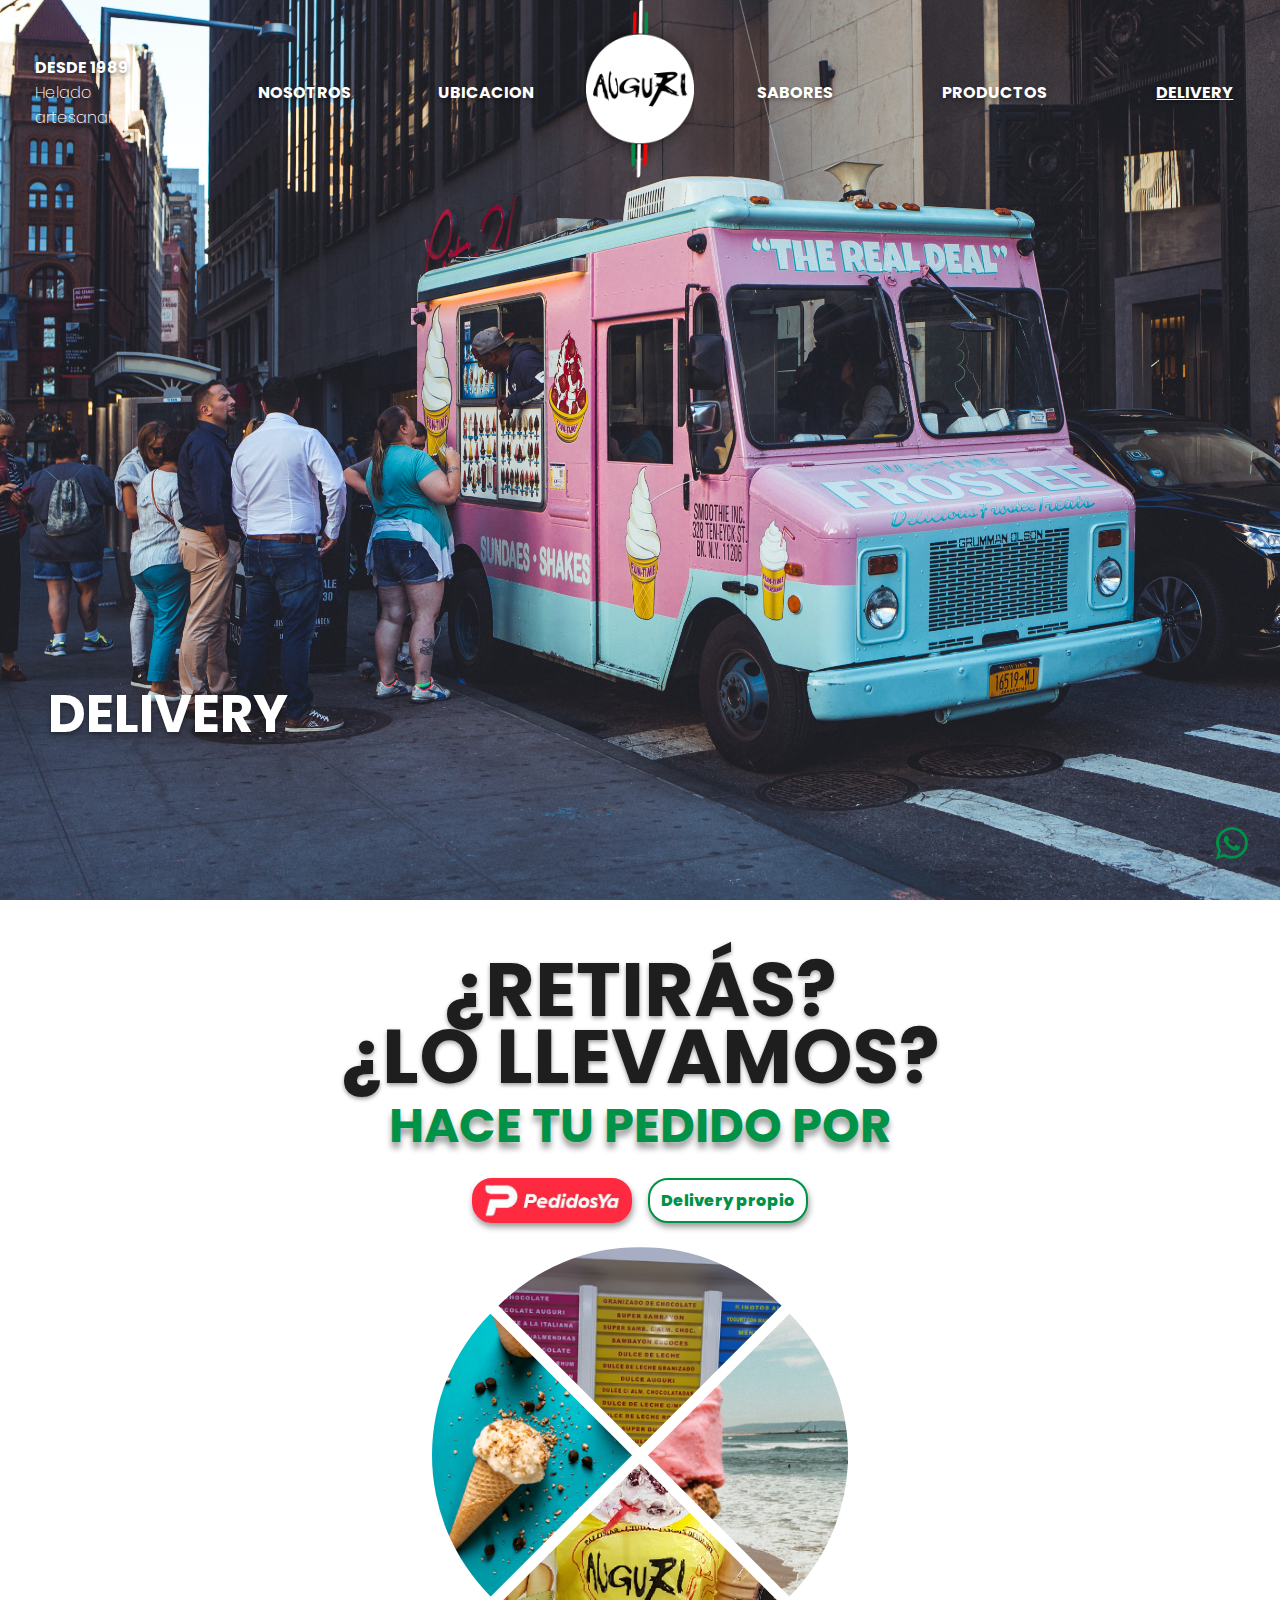
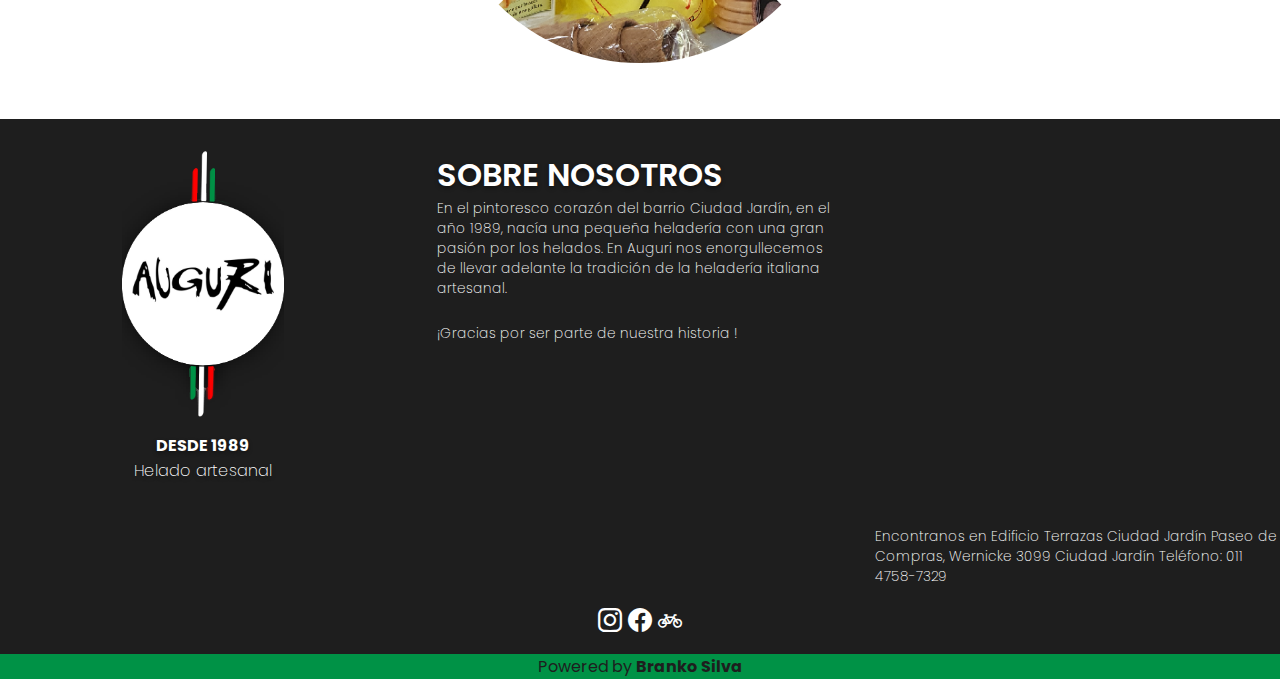
==== commit 655cd92b: "animacion logo footer e imagenes delivery" ====
--- a/pages/delivery.html
+++ b/pages/delivery.html
@@ -124,6 +124,9 @@
                     <img class="imagen-delivery dos" src="../img/delivery/delivery-img2.png" alt="imagen-delivery2">
 
                     <img class="imagen-delivery tres" src="../img/delivery/delivery-img3.png" alt="imagen-delivery3">
+
+                    <img class="imagen-delivery cuatro" src="../img/delivery/delivery-img4.jpg" alt="imagen-delivery3">
+
                 </div>
             </section>
         </div>
--- a/css/estilos.css
+++ b/css/estilos.css
@@ -189,10 +189,11 @@
   padding-inline: 1rem;
   flex-wrap: wrap;
   row-gap: 1rem;
+  transition: 4s;
 }
 header nav > ul .menu_pc_links--logo:hover {
   scale: 1.01;
-  transition: 0.3s;
+  transform: rotatey(360deg);
 }
 header .menu_mobile {
   display: none;
@@ -266,6 +267,16 @@
 .index-section-1_helados.frutales {
   grid-area: frutales;
 }
+.index-section-1_helados a {
+  transition: 0.5s;
+}
+.index-section-1_helados a:hover {
+  scale: 1.05;
+}
+.index-section-1_helados a:hover h3 {
+  transition: 0.6s;
+  color: #009246;
+}
 .index-section-1_helados_sabores {
   display: flex;
   flex-direction: column;
@@ -278,6 +289,29 @@
   color: #1E1E1E;
   text-shadow: 0px 2px 4px rgba(0, 0, 0, 0.4);
 }
+.index-section-1_helados_sabores_img {
+  --color: #009246; /* the color of the border */
+  --border: 8px; /* the thickness of the border */
+  --offset: 20px; /* control the movement of the border */
+  --gap: 4px; /* the gap on hover */
+  border-radius: 50%;
+  cursor: pointer;
+  padding: calc(var(--border) + var(--gap));
+  border: var(--offset) solid rgba(0, 0, 0, 0);
+  --_m: radial-gradient(50% 50%, #000 calc(100% - var(--offset)),#0000 calc(100% - var(--border)));
+  -webkit-mask: var(--_m);
+  mask: var(--_m);
+  --_g: #0000 calc(99% - var(--border)), var(--color) calc(100% - var(--border)) 99%,#0000;
+  --_s: var(--offset);
+  --_r: 100% 100% at;
+  background: radial-gradient(var(--_r) 0 0, var(--_g)) calc(100% + var(--_s)) calc(100% + var(--_s)), radial-gradient(var(--_r) 100% 0, var(--_g)) calc(0% - var(--_s)) calc(100% + var(--_s)), radial-gradient(var(--_r) 0 100%, var(--_g)) calc(100% + var(--_s)) calc(0% - var(--_s)), radial-gradient(var(--_r) 100% 100%, var(--_g)) calc(0% - var(--_s)) calc(0% - var(--_s));
+  background-size: 50% 50%;
+  background-repeat: no-repeat;
+  transition: 0.4s;
+}
+.index-section-1_helados_sabores_img:hover {
+  --_s: 0px ;
+}
 
 .index-section-1-mobile {
   display: none;
@@ -298,16 +332,6 @@
 
 .carousel-indicators {
   bottom: -42px;
-}
-
-.index-section-1_helados a {
-  transition: 0.5s;
-}
-.index-section-1_helados a:hover {
-  scale: 1.05;
-}
-.index-section-1_helados a:hover h3 {
-  color: #009246;
 }
 
 /*INDEX MAIN SECTION 2  -------------------------------------------*/
@@ -360,8 +384,24 @@
 }
 .index-section-3_productos_item_img {
   border-radius: 20px;
-}
-.index-section-3_productos_item_img_texto {
+  display: none;
+}
+.index-section-3_productos_item_img_animacion {
+  border-radius: 10px;
+  --c: #009246; /* the border color */
+  --b: 10px; /* the border thickness*/
+  --g: 5px; /* the gap on hover */
+  padding: calc(var(--g) + var(--b));
+  --_g: #0000 25%,var(--c) 0;
+  background: conic-gradient(from 180deg at top var(--b) right var(--b), var(--_g)) var(--_i, 200%) 0/200% var(--_i, var(--b)) no-repeat, conic-gradient(at bottom var(--b) left var(--b), var(--_g)) 0 var(--_i, 200%)/var(--_i, var(--b)) 200% no-repeat;
+  transition: 0.3s, background-position 0.3s 0.3s;
+  cursor: pointer;
+}
+.index-section-3_productos_item_img_animacion:hover {
+  --_i: 100%;
+  transition: 0.3s, background-size 0.3s 0.3s;
+}
+.index-section-3_productos_item_texto {
   font-weight: 600;
   text-shadow: 0px 2px 4px rgba(0, 0, 0, 0.4);
   font-size: 1.5rem;
@@ -378,6 +418,7 @@
   scale: 1.05;
 }
 .index-section-3_productos_item a:hover p {
+  transition: 0.6s;
   color: #009246;
 }
 .index-section-3_productos_item.shakes, .index-section-3_productos_item.postres {
@@ -642,22 +683,60 @@
 }
 
 .delivery-imagenes {
-  display: flex;
-  flex-direction: row;
-  justify-content: center;
-  align-items: center;
-  gap: 1rem;
-  margin-top: 2rem;
-}
-
-.imagen-delivery {
-  border-radius: 30px;
-  flex: 1;
-  max-width: 20%;
-}
-.imagen-delivery:hover {
-  scale: 1.04;
-  transition: 0.5s;
+  --g: 8px; /* the gap */
+  --s: 400px; /* the size */
+  display: grid;
+  border-radius: 50%;
+  padding-block: 2rem;
+}
+
+.delivery-imagenes > img {
+  grid-area: 1/1;
+  width: 400px;
+  aspect-ratio: 1;
+  -o-object-fit: cover;
+     object-fit: cover;
+  border-radius: 50%;
+  transform: translate(var(--_x, 0), var(--_y, 0));
+  cursor: pointer;
+  z-index: 0;
+  transition: 0.3s, z-index 0s 0.3s;
+}
+
+.delivery-imagenes img:hover {
+  --_i: 1;
+  z-index: 1;
+  transition: transform 0.2s, z-index 0s, -webkit-clip-path 0.3s 0.2s;
+  transition: transform 0.2s, clip-path 0.3s 0.2s, z-index 0s;
+  transition: transform 0.2s, clip-path 0.3s 0.2s, z-index 0s, -webkit-clip-path 0.3s 0.2s;
+}
+
+.delivery-imagenes:hover img {
+  transform: translate(0, 0);
+}
+
+.delivery-imagenes > img:nth-child(1) {
+  -webkit-clip-path: polygon(50% 50%, calc(50% * var(--_i, 0)) calc(120% * var(--_i, 0)), 0 calc(100% * var(--_i, 0)), 0 0, 100% 0, 100% calc(100% * var(--_i, 0)), calc(100% - 50% * var(--_i, 0)) calc(120% * var(--_i, 0)));
+          clip-path: polygon(50% 50%, calc(50% * var(--_i, 0)) calc(120% * var(--_i, 0)), 0 calc(100% * var(--_i, 0)), 0 0, 100% 0, 100% calc(100% * var(--_i, 0)), calc(100% - 50% * var(--_i, 0)) calc(120% * var(--_i, 0)));
+  --_y: calc(-1*var(--g)) ;
+}
+
+.delivery-imagenes > img:nth-child(2) {
+  -webkit-clip-path: polygon(50% 50%, calc(100% - 120% * var(--_i, 0)) calc(50% * var(--_i, 0)), calc(100% - 100% * var(--_i, 0)) 0, 100% 0, 100% 100%, calc(100% - 100% * var(--_i, 0)) 100%, calc(100% - 120% * var(--_i, 0)) calc(100% - 50% * var(--_i, 0)));
+          clip-path: polygon(50% 50%, calc(100% - 120% * var(--_i, 0)) calc(50% * var(--_i, 0)), calc(100% - 100% * var(--_i, 0)) 0, 100% 0, 100% 100%, calc(100% - 100% * var(--_i, 0)) 100%, calc(100% - 120% * var(--_i, 0)) calc(100% - 50% * var(--_i, 0)));
+  --_x: var(--g) ;
+}
+
+.delivery-imagenes > img:nth-child(3) {
+  -webkit-clip-path: polygon(50% 50%, calc(100% - 50% * var(--_i, 0)) calc(100% - 120% * var(--_i, 0)), 100% calc(100% - 120% * var(--_i, 0)), 100% 100%, 0 100%, 0 calc(100% - 100% * var(--_i, 0)), calc(50% * var(--_i, 0)) calc(100% - 120% * var(--_i, 0)));
+          clip-path: polygon(50% 50%, calc(100% - 50% * var(--_i, 0)) calc(100% - 120% * var(--_i, 0)), 100% calc(100% - 120% * var(--_i, 0)), 100% 100%, 0 100%, 0 calc(100% - 100% * var(--_i, 0)), calc(50% * var(--_i, 0)) calc(100% - 120% * var(--_i, 0)));
+  --_y: var(--g) ;
+}
+
+.delivery-imagenes > img:nth-child(4) {
+  -webkit-clip-path: polygon(50% 50%, calc(120% * var(--_i, 0)) calc(50% * var(--_i, 0)), calc(100% * var(--_i, 0)) 0, 0 0, 0 100%, calc(100% * var(--_i, 0)) 100%, calc(120% * var(--_i, 0)) calc(100% - 50% * var(--_i, 0)));
+          clip-path: polygon(50% 50%, calc(120% * var(--_i, 0)) calc(50% * var(--_i, 0)), calc(100% * var(--_i, 0)) 0, 0 0, 0 100%, calc(100% * var(--_i, 0)) 100%, calc(120% * var(--_i, 0)) calc(100% - 50% * var(--_i, 0)));
+  --_x: calc(-1*var(--g)) ;
 }
 
 /* CONFIGURACION FOOOTER GENERAL---------------------------*/
@@ -691,6 +770,11 @@
 footer .footer_columnas_1_img {
   width: 40%;
   margin-bottom: 1rem;
+  transition: 4s;
+}
+footer .footer_columnas_1_img:hover {
+  scale: 1.01;
+  transform: rotatey(360deg);
 }
 footer .footer_columnas_1_texto_negrita {
   font-weight: 700;
@@ -783,8 +867,8 @@
     grid-template-columns: repeat(2, 1fr);
     grid-template-rows: 1fr 1fr;
     grid-template-areas: "cremas chocolates" "dulces frutales";
-    padding-inline: 7rem;
-    gap: 4rem;
+    padding-inline: 4rem;
+    gap: 0rem;
   }
   .index-section-1_helados_sabores_subtitulo {
     font-size: 1.4rem;
@@ -794,9 +878,9 @@
     font-size: 2.5rem;
   }
   .index-section-3_productos {
-    padding-inline: 4rem;
-  }
-  .index-section-3_productos_item_img_texto {
+    padding-inline: 1rem;
+  }
+  .index-section-3_productos_item_texto {
     font-size: 1.4rem;
   }
   /*INDEX FOOTER*/
@@ -848,14 +932,18 @@
     font-size: 1.2rem;
   }
   .index-section-1_helados {
-    padding-inline: 2rem;
+    padding-inline: 0rem;
   }
   /* INDEX PRODUCTOS*/
   .index-section-3_productos {
-    padding-inline: 2rem;
-  }
-  .index-section-3_productos_productos_item_img_texto {
+    padding-inline: 0rem;
+  }
+  .index-section-3_productos_item_texto {
     font-size: 1rem;
+  }
+  .index-section-3_productos_item_img_animacion {
+    --b: 8px;
+    --g: 5px;
   }
   .index-section-3_titulo {
     font-size: 2.25rem;
@@ -878,10 +966,8 @@
     text-align: center;
   }
   /* DELIVERY SECTION 1 */
-  .imagen-delivery {
-    max-width: 35%;
-    padding-inline: 1rem;
-    border-radius: 40px;
+  .delivery-imagenes > img {
+    width: 300px;
   }
   /*PRODUCTOS SECTION 1*/
   .productos-section-1 {
@@ -935,8 +1021,14 @@
   .index-section-3_productos {
     padding-inline: 0rem;
   }
-  .index-section-3_productos_item_img_texto {
+  .index-section-3_productos_item_texto {
     font-size: 0.9rem;
+  }
+  .index-section-3_productos_item_img {
+    display: block !important;
+  }
+  .index-section-3_productos_item_img_animacion {
+    display: none !important;
   }
   /* INDEX DELIVERY */
   .index-section-4 {
@@ -962,13 +1054,8 @@
     font-size: 1.8rem;
   }
   /* DELIVERY SECTION 1 */
-  .imagen-delivery.dos {
-    display: none;
-  }
-  .imagen-delivery {
-    max-width: 50%;
-    padding-inline: 0.5rem;
-    border-radius: 40px;
+  .delivery-imagenes > img {
+    width: 250px;
   }
   /*PRODUCTOS SECTION 1*/
   .productos-section-1_indice {
@@ -1029,16 +1116,12 @@
   .delivery_titular_verde {
     font-size: 1.7rem;
   }
-  .index-section-3_productos_item_img_texto {
+  .index-section-3_productos_item_texto {
     font-size: 0.8rem;
   }
   /*DELIVERY SECTION 1*/
-  .imagen-delivery.uno,
-  .imagen-delivery.dos {
-    display: none;
-  }
-  .imagen-delivery {
-    max-width: 100%;
+  .delivery-imagenes > img {
+    width: 225px;
   }
   /*PRODUCTOS SECTION 1 */
   .productos-section-2_productos_item_subtitulo, .sabores-section-2_sabores_item_subtitulo {
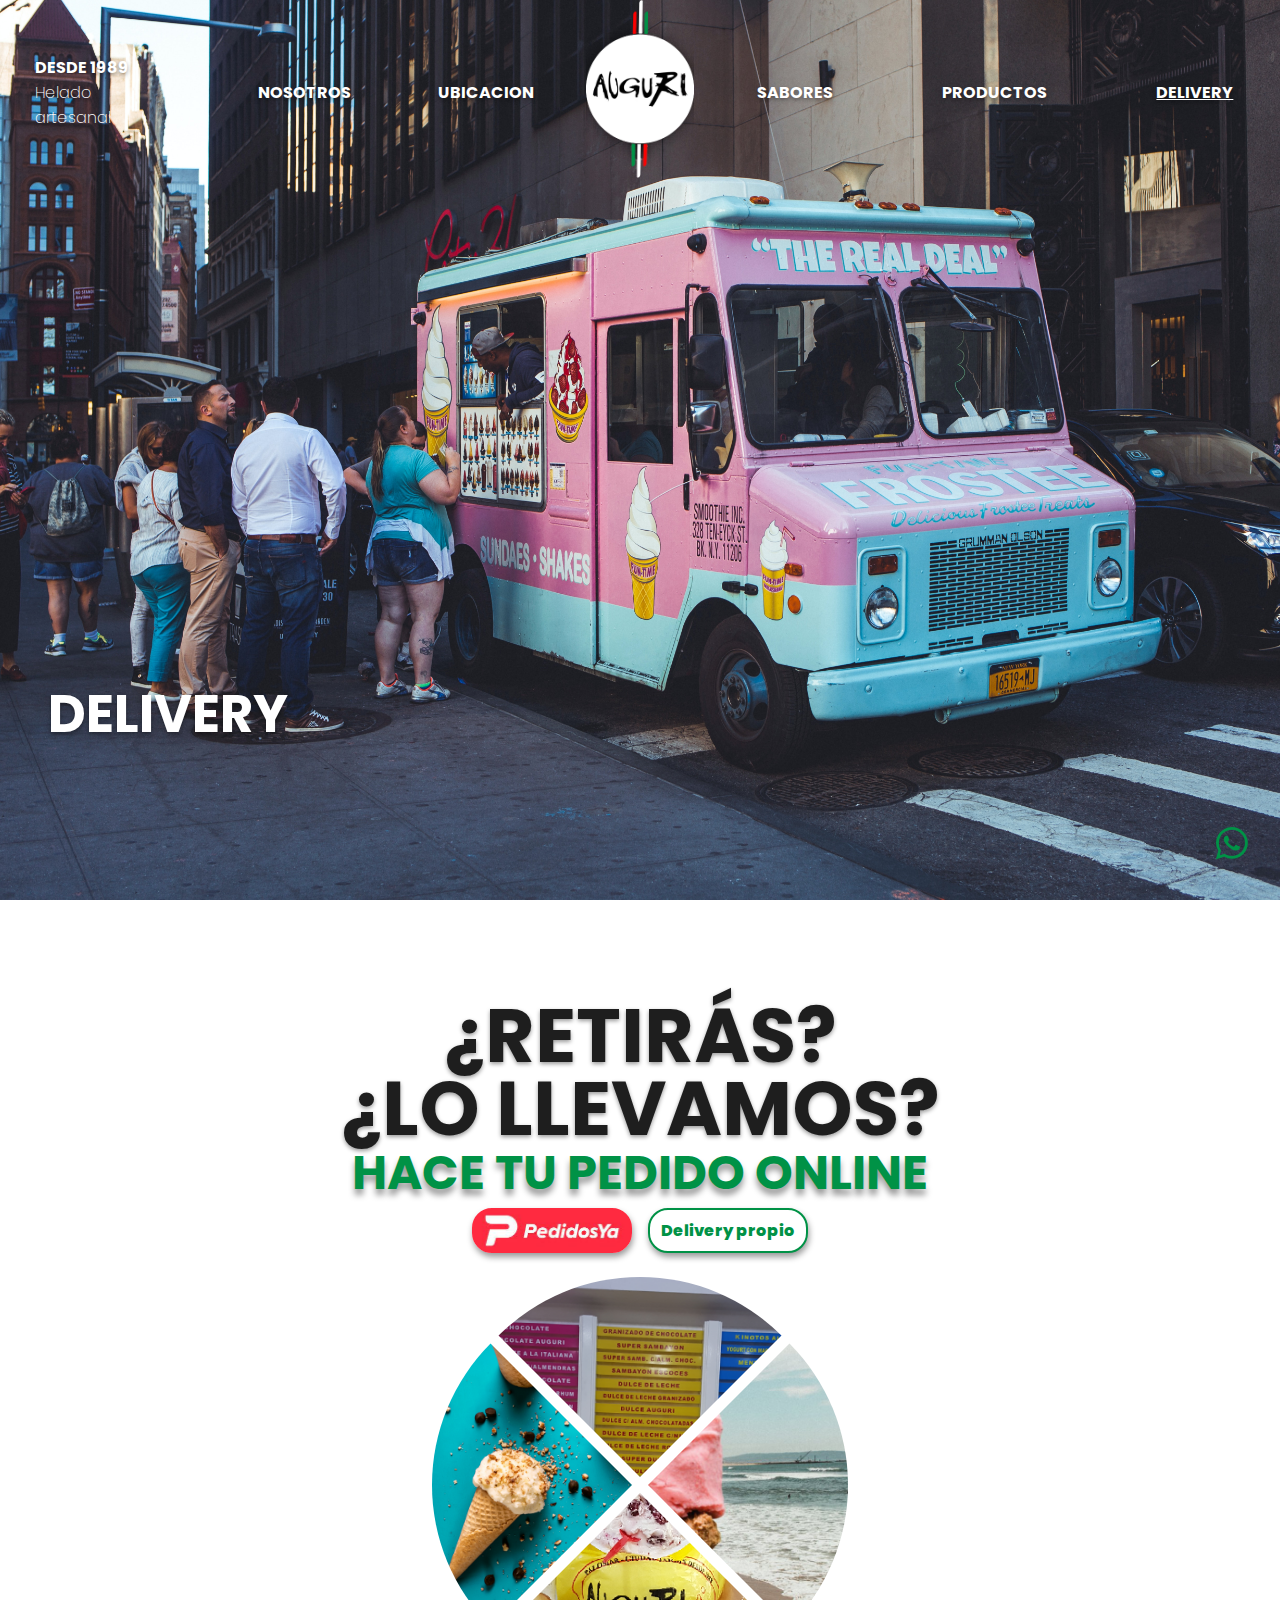
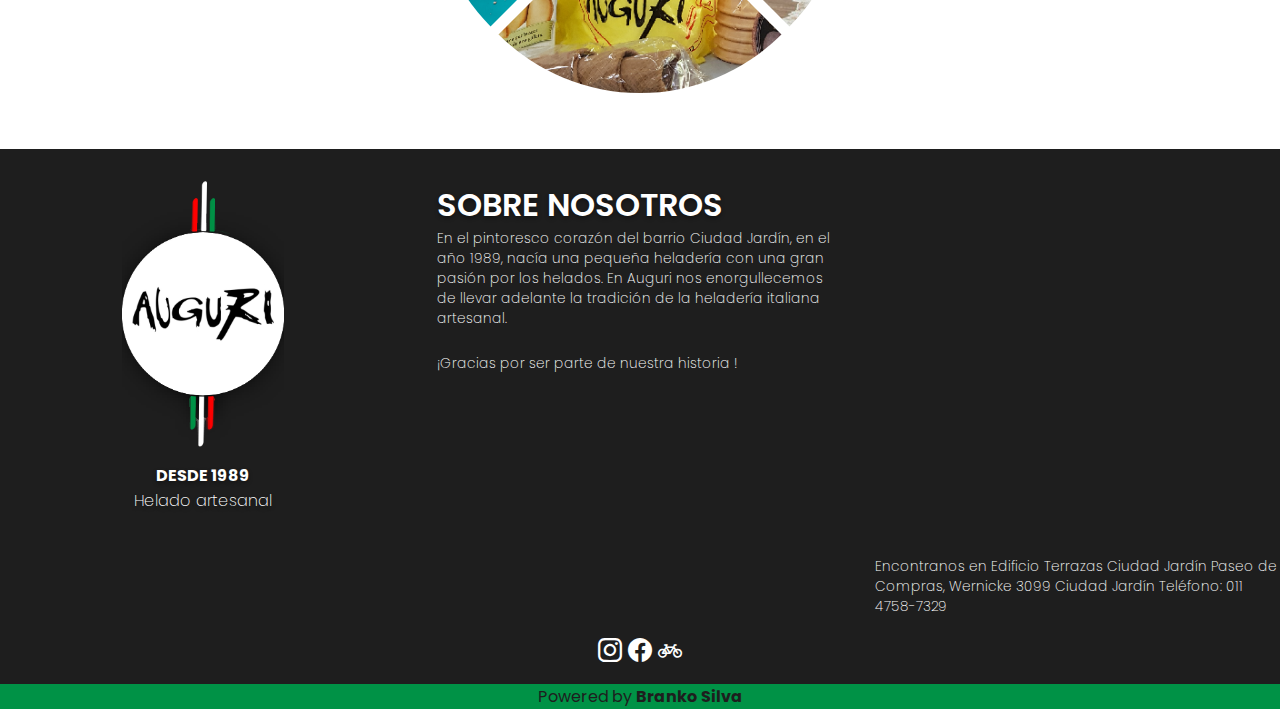
==== commit 28c53253: "animaciones titulos delivery" ====
--- a/pages/delivery.html
+++ b/pages/delivery.html
@@ -107,9 +107,150 @@
         <div class="container">
             <section class="delivery-section-1">
                 <div class="delivery-section-1_titular delivery_titular">
-                    <h1 class="delivery_titular_negro_retiras">¿RETIRÁS?</h1>
-                    <h1 class="delivery_titular_negro_llevamos">¿LO LLEVAMOS?</h1>
-                    <h2 class="delivery_titular_verde">HACE TU PEDIDO POR</h2>
+
+                    <h1 class="delivery_titular_negro_retiras">
+
+                        <div class="delivery_titular_negro_retiras_letras">
+                            <div id="L" class="letter">¿</div>
+                        </div>
+                        <div class="delivery_titular_negro_retiras_letras">
+                            <div id="I" class="letter">R</div>
+                        </div>
+                        <div class="delivery_titular_negro_retiras_letras">
+                            <div id="G" class="letter">E</div>
+                        </div>
+                        <div class="delivery_titular_negro_retiras_letras">
+                            <div id="H" class="letter">T</div>
+                        </div>
+                        <div class="delivery_titular_negro_retiras_letras">
+                            <div id="T" class="letter">I</div>
+                        </div>
+                        <div class="delivery_titular_negro_retiras_letras">
+                            <div id="N" class="letter">R</div>
+                        </div>
+                        <div class="delivery_titular_negro_retiras_letras">
+                            <div id="E" class="letter">Á</div>
+                        </div>
+                        <div class="delivery_titular_negro_retiras_letras">
+                            <div id="S" class="letter">S</div>
+                        </div>
+                        <div class="delivery_titular_negro_retiras_letras">
+                            <div id="Stwo" class="letter">?</div>
+                        </div>
+
+                    </h1>
+
+                    <h1 class="delivery_titular_negro_llevamos">
+
+                        <div class="delivery_titular_negro_llevamos_letras">
+                            <div id="L" class="letter">¿</div>
+                        </div>
+                        <div class="delivery_titular_negro_llevamos_letras">
+                            <div id="I" class="letter">L</div>
+                        </div>
+                        <div class="delivery_titular_negro_llevamos_letras">
+                            <div id="G" class="letter">O</div>
+                        </div>
+                        <div class="delivery_titular_negro_llevamos_letras">
+                            <div id="H" class="letter"> &#160; </div>
+                        </div>
+                        <div class="delivery_titular_negro_llevamos_letras">
+                            <div id="T" class="letter">L</div>
+                        </div>
+                        <div class="delivery_titular_negro_llevamos_letras">
+                            <div id="N" class="letter">L</div>
+                        </div>
+                        <div class="delivery_titular_negro_llevamos_letras">
+                            <div id="E" class="letter">E</div>
+                        </div>
+                        <div class="delivery_titular_negro_llevamos_letras">
+                            <div id="S" class="letter">V</div>
+                        </div>
+                        <div class="delivery_titular_negro_llevamos_letras">
+                            <div id="Stwo" class="letter">A</div>
+                        </div>
+                        <div class="delivery_titular_negro_llevamos_letras">
+                            <div id="N" class="letter">M</div>
+                        </div>
+                        <div class="delivery_titular_negro_llevamos_letras">
+                            <div id="E" class="letter">O</div>
+                        </div>
+                        <div class="delivery_titular_negro_llevamos_letras">
+                            <div id="S" class="letter">S</div>
+                        </div>
+                        <div class="delivery_titular_negro_llevamos_letras">
+                            <div id="Stwo" class="letter">?</div>
+                        </div>
+
+                    </h1>
+
+                    <h2 class="delivery_titular_verde">
+
+                        <div class="delivery_titular_verde_letras">
+                            <div id="L" class="letter">H</div>
+                        </div>
+                        <div class="delivery_titular_verde_letras">
+                            <div id="I" class="letter">A</div>
+                        </div>
+                        <div class="delivery_titular_verde_letras">
+                            <div id="G" class="letter">C</div>
+                        </div>
+                        <div class="delivery_titular_verde_letras">
+                            <div id="H" class="letter">E</div>
+                        </div>
+                        <div class="delivery_titular_verde_letras">
+                            <div id="T" class="letter"> &#160; </div>
+                        </div>
+                        <div class="delivery_titular_verde_letras">
+                            <div id="N" class="letter">T</div>
+                        </div>
+                        <div class="delivery_titular_verde_letras">
+                            <div id="E" class="letter">U</div>
+                        </div>
+                        <div class="delivery_titular_verde_letras">
+                            <div id="S" class="letter"> &#160; </div>
+                        </div>
+                        <div class="delivery_titular_verde_letras">
+                            <div id="Stwo" class="letter">P</div>
+                        </div>
+                        <div class="delivery_titular_verde_letras">
+                            <div id="N" class="letter">E</div>
+                        </div>
+                        <div class="delivery_titular_verde_letras">
+                            <div id="E" class="letter">D</div>
+                        </div>
+                        <div class="delivery_titular_verde_letras">
+                            <div id="S" class="letter">I</div>
+                        </div>
+                        <div class="delivery_titular_verde_letras">
+                            <div id="Stwo" class="letter">D</div>
+                        </div>
+                        <div class="delivery_titular_verde_letras">
+                            <div id="E" class="letter">O</div>
+                        </div>
+                        <div class="delivery_titular_verde_letras">
+                            <div id="S" class="letter"> &#160; </div>
+                        </div>
+                        <div class="delivery_titular_verde_letras">
+                            <div id="Stwo" class="letter">O</div>
+                        </div>
+                        <div class="delivery_titular_verde_letras">
+                            <div id="N" class="letter">N</div>
+                        </div>
+                        <div class="delivery_titular_verde_letras">
+                            <div id="E" class="letter">L</div>
+                        </div>
+                        <div class="delivery_titular_verde_letras">
+                            <div id="S" class="letter">I</div>
+                        </div>
+                        <div class="delivery_titular_verde_letras">
+                            <div id="Stwo" class="letter">N</div>
+                        </div>
+                        <div class="delivery_titular_verde_letras">
+                            <div id="Stwo" class="letter">E</div>
+                        </div>
+
+                    </h2>
                 </div>
 
                 <div class="botones-delivery">
--- a/css/estilos.css
+++ b/css/estilos.css
@@ -452,10 +452,32 @@
   margin-bottom: 1rem;
 }
 .delivery_titular_negro_retiras {
-  margin-bottom: -8%;
+  margin-bottom: -7%;
+  display: flex;
+  -webkit-user-select: none;
+     -moz-user-select: none;
+          user-select: none;
+}
+.delivery_titular_negro_retiras_letras .letter {
+  transition: ease-out 1s;
+  transform: translateY(40%);
+}
+.delivery_titular_negro_retiras_letras:hover .letter {
+  transform: translateY(-200%);
 }
 .delivery_titular_negro_llevamos {
-  margin-bottom: -4%;
+  margin-bottom: -2%;
+  display: flex;
+  -webkit-user-select: none;
+     -moz-user-select: none;
+          user-select: none;
+}
+.delivery_titular_negro_llevamos_letras .letter {
+  transition: ease-out 1s;
+  transform: translateY(40%);
+}
+.delivery_titular_negro_llevamos_letras:hover .letter {
+  transform: translateY(-200%);
 }
 .delivery_titular_negro_retiras, .delivery_titular_negro_llevamos {
   font-size: 4.75rem;
@@ -464,8 +486,19 @@
 .delivery_titular_verde {
   text-align: center;
   font-weight: 700;
-  margin-bottom: 0 !important;
   margin-top: unset;
+  margin-bottom: 2%;
+  display: flex;
+  -webkit-user-select: none;
+     -moz-user-select: none;
+          user-select: none;
+}
+.delivery_titular_verde_letras .letter {
+  transition: ease-out 1s;
+  transform: translateY(40%);
+}
+.delivery_titular_verde_letras:hover .letter {
+  transform: translateY(-200%);
 }
 
 /*NOSOTROS-HEADER----------------------------------------*/
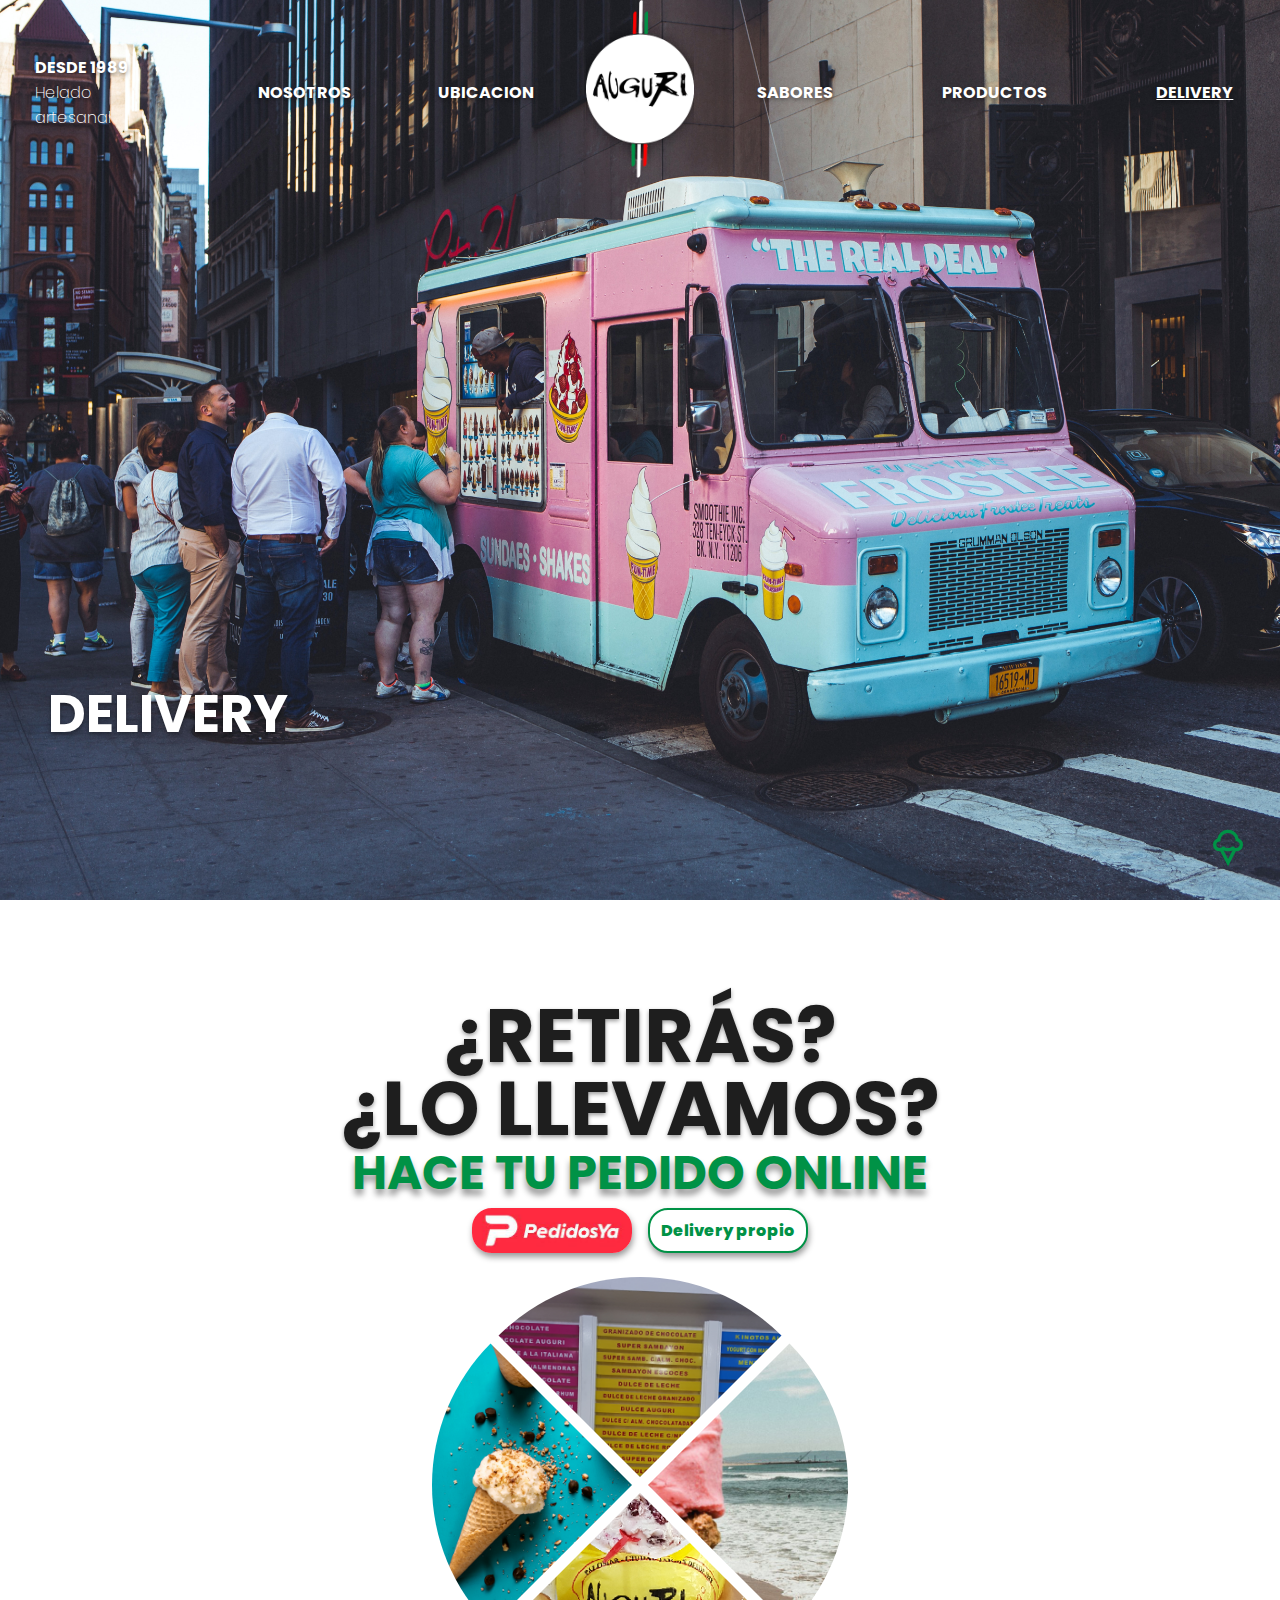
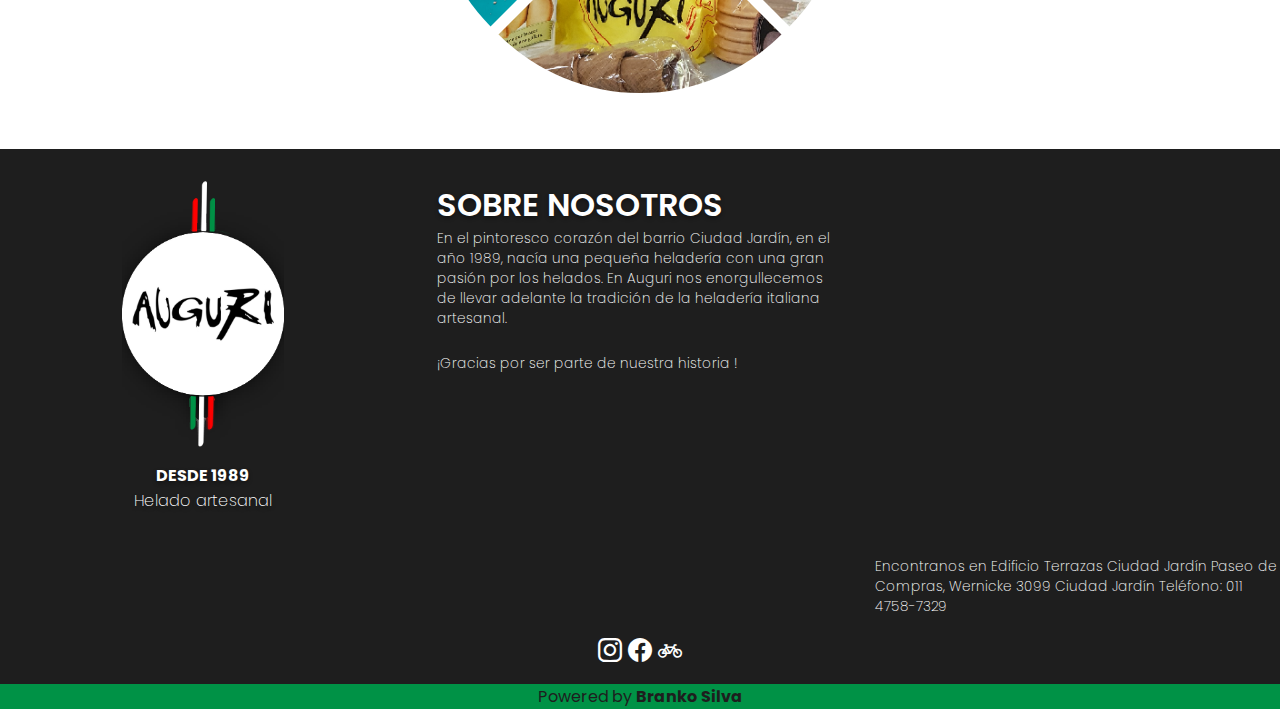
==== commit 857bdc00: "cambio boton wp en todas las paginas" ====
--- a/pages/delivery.html
+++ b/pages/delivery.html
@@ -7,6 +7,7 @@
     <link href="https://cdn.jsdelivr.net/npm/bootstrap@5.3.1/dist/css/bootstrap.min.css" rel="stylesheet" integrity="sha384-4bw+/aepP/YC94hEpVNVgiZdgIC5+VKNBQNGCHeKRQN+PtmoHDEXuppvnDJzQIu9" crossorigin="anonymous">
     <link rel="shortcut icon" href="../img/logos/logo.png" type="image/x-icon">
 
+    <link rel="stylesheet" href="https://fonts.googleapis.com/css2?family=Material+Symbols+Outlined:opsz,wght,FILL,GRAD@20..48,100..700,0..1,-50..200" />
     <link rel="stylesheet" href="../css/estilos.css">
     <link rel="stylesheet" href="https://cdn.jsdelivr.net/npm/bootstrap-icons@1.10.5/font/bootstrap-icons.css">
     <meta name="description" content="Hace tu pedido por Pedidos Ya o nuestro delivery propio">
@@ -318,9 +319,11 @@
 
     </footer>
 
-        <a href="https://wa.me/1165233257" target="_blank">
-            <i class="bi bi-whatsapp"></i>
-        </a>
+    <a href="https://wa.me/1165233257" target="_blank">
+        <span class="material-symbols-outlined">
+            icecream
+        </span>
+    </a>
 
 
     <script src="https://cdn.jsdelivr.net/npm/bootstrap@5.3.1/dist/js/bootstrap.bundle.min.js" integrity="sha384-HwwvtgBNo3bZJJLYd8oVXjrBZt8cqVSpeBNS5n7C8IVInixGAoxmnlMuBnhbgrkm" crossorigin="anonymous"></script>
--- a/css/estilos.css
+++ b/css/estilos.css
@@ -101,18 +101,56 @@
 }
 
 /* BOTON WPP */
-.bi.bi-whatsapp {
+.material-symbols-outlined {
   position: fixed;
   right: 2rem;
   bottom: 2rem;
   transition: 0.2s;
   color: #009246;
-  font-size: 2rem;
-}
-.bi.bi-whatsapp:hover {
+  font-size: 2.5rem;
+}
+.material-symbols-outlined {
+  font-variation-settings: "FILL" 0, "wght" 400, "GRAD" 0, "opsz" 24;
+}
+.material-symbols-outlined:hover {
   scale: 1.1;
 }
-
+@keyframes bounce-in-left {
+  0% {
+    transform: translateX(-600px);
+    animation-timing-function: ease-in;
+    opacity: 0;
+  }
+  38% {
+    transform: translateX(0);
+    animation-timing-function: ease-out;
+    opacity: 1;
+  }
+  55% {
+    transform: translateX(-68px);
+    animation-timing-function: ease-in;
+  }
+  72% {
+    transform: translateX(0);
+    animation-timing-function: ease-out;
+  }
+  81% {
+    transform: translateX(-28px);
+    animation-timing-function: ease-in;
+  }
+  90% {
+    transform: translateX(0);
+    animation-timing-function: ease-out;
+  }
+  95% {
+    transform: translateX(-8px);
+    animation-timing-function: ease-in;
+  }
+  100% {
+    transform: translateX(0);
+    animation-timing-function: ease-out;
+  }
+}
 * {
   margin: 0;
   padding: 0;
@@ -463,7 +501,9 @@
   transform: translateY(40%);
 }
 .delivery_titular_negro_retiras_letras:hover .letter {
-  transform: translateY(-200%);
+  transform: translateY(-5%);
+  color: #ff2a40;
+  transition: 0.2s;
 }
 .delivery_titular_negro_llevamos {
   margin-bottom: -2%;
@@ -477,7 +517,9 @@
   transform: translateY(40%);
 }
 .delivery_titular_negro_llevamos_letras:hover .letter {
-  transform: translateY(-200%);
+  transform: translateY(-5%);
+  color: #ff2a40;
+  transition: 0.2s;
 }
 .delivery_titular_negro_retiras, .delivery_titular_negro_llevamos {
   font-size: 4.75rem;
@@ -498,7 +540,9 @@
   transform: translateY(40%);
 }
 .delivery_titular_verde_letras:hover .letter {
-  transform: translateY(-200%);
+  transform: translateY(-5%);
+  color: #ff2a40;
+  transition: 0.2s;
 }
 
 /*NOSOTROS-HEADER----------------------------------------*/
@@ -845,8 +889,8 @@
   font-size: 1.5rem;
 }
 footer .botones_redes a:hover {
-  scale: 1.1;
-  transition: 0.2s;
+  scale: 1.2;
+  transition: 0.5s;
 }
 footer .botones_redes_boton {
   margin-inline: 0.2rem;
@@ -856,6 +900,11 @@
 footer .botones_redes_boton .bi.bi-instagram,
 footer .botones_redes_boton .bi.bi-bicycle {
   color: #ffffff;
+}
+footer .botones_redes_boton .bi.bi-facebook:hover,
+footer .botones_redes_boton .bi.bi-instagram:hover,
+footer .botones_redes_boton .bi.bi-bicycle:hover {
+  color: #009246;
 }
 footer .powered {
   background-color: #009246;
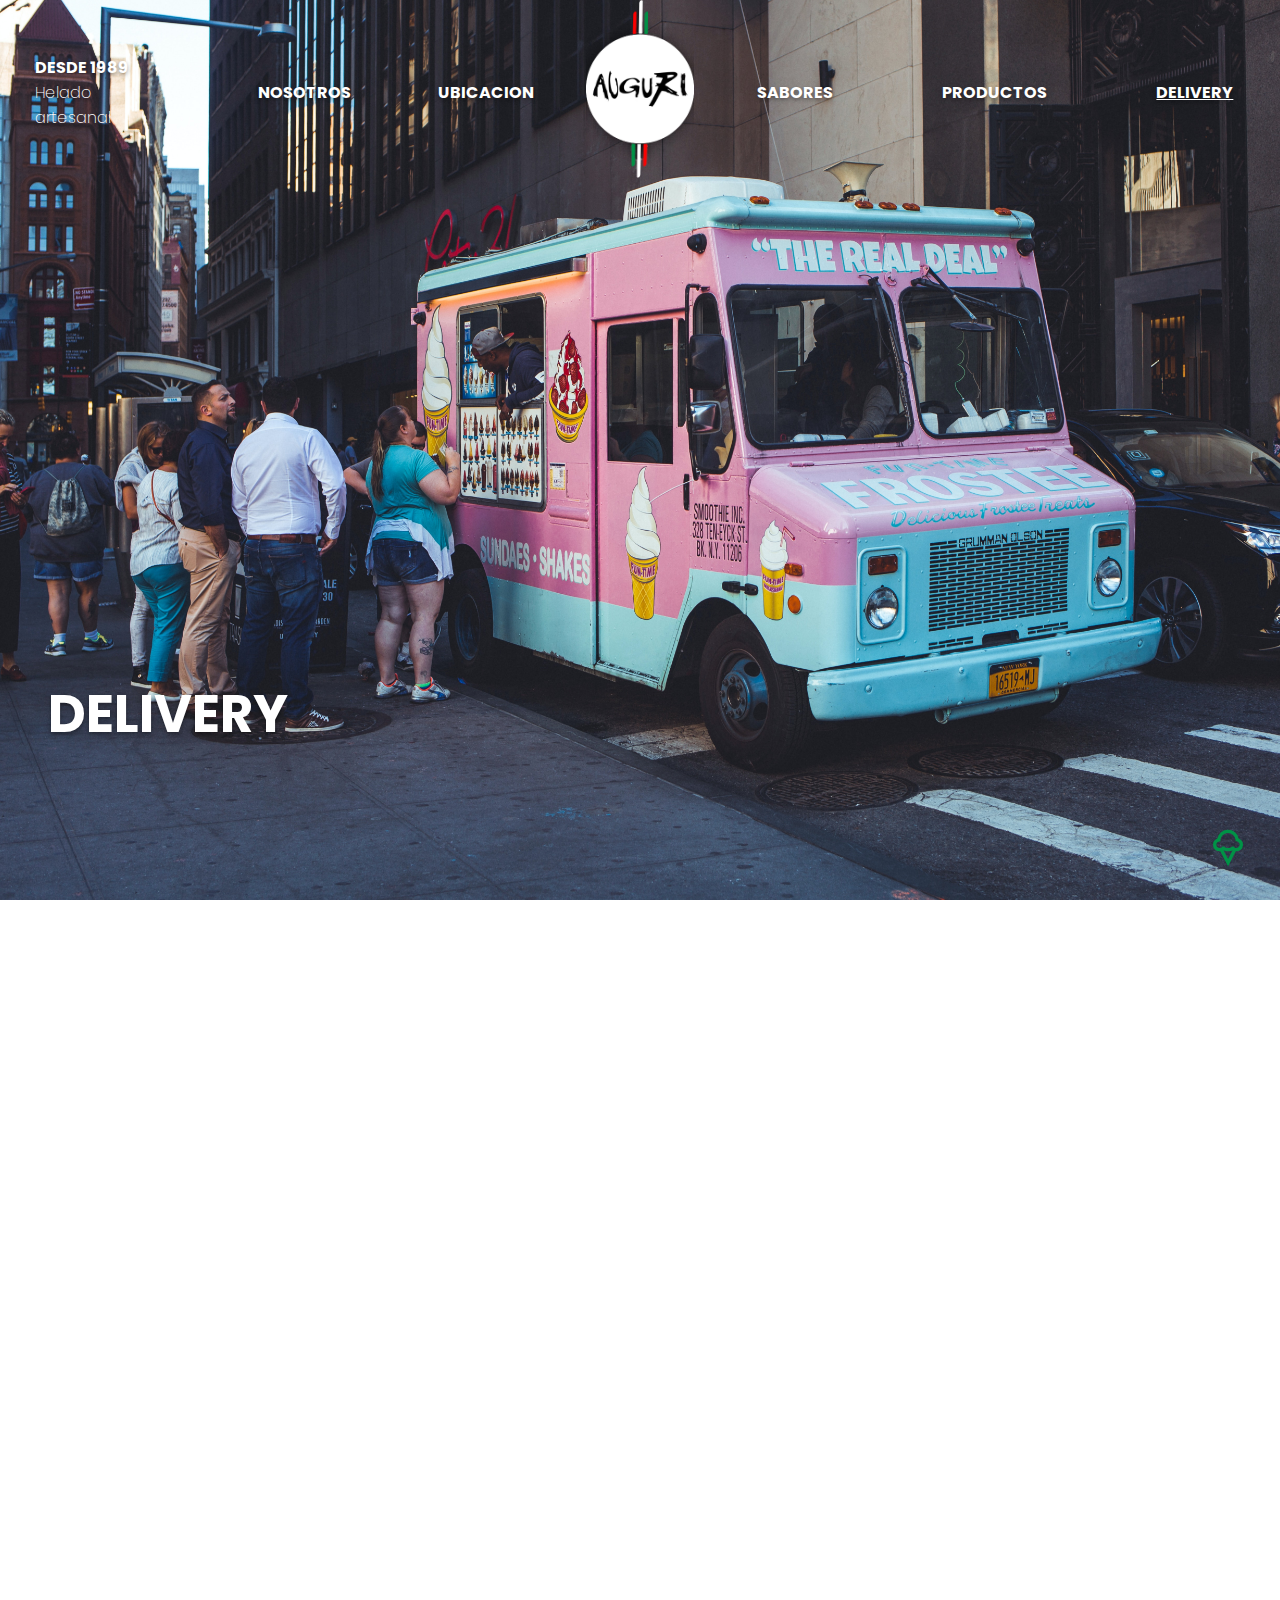
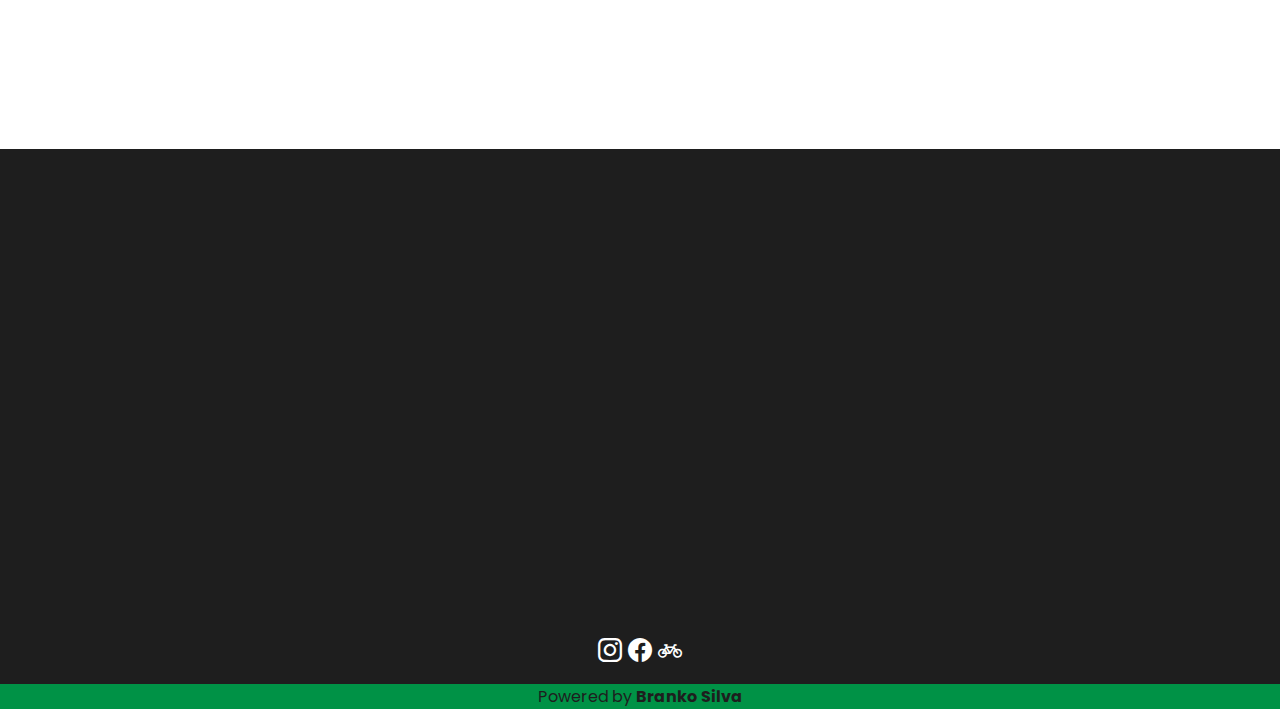
==== commit e646f516: "animacion scroll" ====
--- a/pages/delivery.html
+++ b/pages/delivery.html
@@ -8,6 +8,7 @@
     <link rel="shortcut icon" href="../img/logos/logo.png" type="image/x-icon">
 
     <link rel="stylesheet" href="https://fonts.googleapis.com/css2?family=Material+Symbols+Outlined:opsz,wght,FILL,GRAD@20..48,100..700,0..1,-50..200" />
+    <link href="https://unpkg.com/aos@2.3.1/dist/aos.css" rel="stylesheet">
     <link rel="stylesheet" href="../css/estilos.css">
     <link rel="stylesheet" href="https://cdn.jsdelivr.net/npm/bootstrap-icons@1.10.5/font/bootstrap-icons.css">
     <meta name="description" content="Hace tu pedido por Pedidos Ya o nuestro delivery propio">
@@ -27,10 +28,10 @@
                                 <span style="font-weight: 200;">Helado artesanal</span>
                             </li>
                         </div>
-                        <li class="menu_pc_links_item">
+                        <li class="menu_pc_links_item primero">
                             <a href="../pages/nosotros.html"> NOSOTROS</a>
                         </li>
-                        <li class="menu_pc_links_item">
+                        <li class="menu_pc_links_item segundo">
                             <a href="#mapa"> UBICACION</a>
                         </li>
                     </div>
@@ -44,13 +45,13 @@
                     </div>
 
                     <div class="menu_pc_links">
-                        <li class="menu_pc_links_item">
+                        <li class="menu_pc_links_item tercero">
                             <a href="../pages/sabores.html"> SABORES</a>
                         </li>
-                        <li class="menu_pc_links_item">
+                        <li class="menu_pc_links_item cuarto">
                             <a href="../pages/productos.html"> PRODUCTOS</a>
                         </li>
-                        <li class="menu_pc_links_item active">
+                        <li class="menu_pc_links_item active quinto">
                             <a href="../pages/delivery.html"> DELIVERY</a>
                         </li>
                     </div>
@@ -109,7 +110,7 @@
             <section class="delivery-section-1">
                 <div class="delivery-section-1_titular delivery_titular">
 
-                    <h1 class="delivery_titular_negro_retiras">
+                    <h1 class="delivery_titular_negro_retiras" data-aos="fade-up">
 
                         <div class="delivery_titular_negro_retiras_letras">
                             <div id="L" class="letter">¿</div>
@@ -141,7 +142,7 @@
 
                     </h1>
 
-                    <h1 class="delivery_titular_negro_llevamos">
+                    <h1 class="delivery_titular_negro_llevamos" data-aos="fade-up">
 
                         <div class="delivery_titular_negro_llevamos_letras">
                             <div id="L" class="letter">¿</div>
@@ -185,7 +186,7 @@
 
                     </h1>
 
-                    <h2 class="delivery_titular_verde">
+                    <h2 class="delivery_titular_verde" data-aos="fade-up">
 
                         <div class="delivery_titular_verde_letras">
                             <div id="L" class="letter">H</div>
@@ -254,13 +255,13 @@
                     </h2>
                 </div>
 
-                <div class="botones-delivery">
+                <div class="botones-delivery" data-aos="fade-up">
                     <a class="botones-delivery_peya" href="https://www.pedidosya.com.ar/restaurantes/3-de-febrero/auguri-helados-menu?origin=shop_list" target="_blank">
                     </a>
                     <a class="botones-delivery_propio" href="https://wa.me/1165233257" target="_blank">Delivery propio</a>
                 </div>
                 
-                <div class="delivery-imagenes">
+                <div class="delivery-imagenes" data-aos="fade-up">
                     <img class="imagen-delivery uno" src="../img/delivery/delivery-img1.png" alt="imagen-delivery1">
 
                     <img class="imagen-delivery dos" src="../img/delivery/delivery-img2.png" alt="imagen-delivery2">
@@ -277,7 +278,7 @@
     <footer id="mapa">
         
         <div class="container">
-            <div class="footer_columnas">
+            <div class="footer_columnas" data-aos="fade-up">
 
                 <div class="footer_columnas_1">
                     <img class="footer_columnas_1_img" src="../img/logos/logo1.png" alt="logo auguri">
@@ -327,5 +328,9 @@
 
 
     <script src="https://cdn.jsdelivr.net/npm/bootstrap@5.3.1/dist/js/bootstrap.bundle.min.js" integrity="sha384-HwwvtgBNo3bZJJLYd8oVXjrBZt8cqVSpeBNS5n7C8IVInixGAoxmnlMuBnhbgrkm" crossorigin="anonymous"></script>
+    <script src="https://unpkg.com/aos@2.3.1/dist/aos.js"></script>
+    <script>
+        AOS.init();
+    </script> 
 </body>
 </html>--- a/css/estilos.css
+++ b/css/estilos.css
@@ -43,6 +43,11 @@
   font-weight: 200;
   font-size: 0.85rem;
   color: #ffffff;
+}
+
+.titulo-header {
+  animation: bounce-in-top 1.1s both;
+  animation-delay: 1.2s;
 }
 
 /* BOTON VER */
@@ -115,9 +120,68 @@
 .material-symbols-outlined:hover {
   scale: 1.1;
 }
-@keyframes bounce-in-left {
+
+/* index animaciones navbar */
+@keyframes fade-in-left {
   0% {
-    transform: translateX(-600px);
+    transform: translateX(-50px);
+    opacity: 0;
+  }
+  100% {
+    transform: translateX(0);
+    opacity: 1;
+  }
+}
+/* rotacion logo */
+@keyframes rotate-vert-center {
+  0% {
+    transform: rotateY(0);
+  }
+  100% {
+    transform: rotateY(360deg);
+  }
+}
+/* animaciones titulo páginas */
+@keyframes bounce-in-top {
+  0% {
+    transform: translateY(-500px);
+    animation-timing-function: ease-in;
+    opacity: 0;
+  }
+  38% {
+    transform: translateY(0);
+    animation-timing-function: ease-out;
+    opacity: 1;
+  }
+  55% {
+    transform: translateY(-65px);
+    animation-timing-function: ease-in;
+  }
+  72% {
+    transform: translateY(0);
+    animation-timing-function: ease-out;
+  }
+  81% {
+    transform: translateY(-28px);
+    animation-timing-function: ease-in;
+  }
+  90% {
+    transform: translateY(0);
+    animation-timing-function: ease-out;
+  }
+  95% {
+    transform: translateY(-8px);
+    animation-timing-function: ease-in;
+  }
+  100% {
+    transform: translateY(0);
+    animation-timing-function: ease-out;
+  }
+}
+/* animaciones indice pagina productos y sabores"*/
+@keyframes bounce-in-right {
+  0% {
+    transform: translateX(600px);
     animation-timing-function: ease-in;
     opacity: 0;
   }
@@ -127,7 +191,7 @@
     opacity: 1;
   }
   55% {
-    transform: translateX(-68px);
+    transform: translateX(68px);
     animation-timing-function: ease-in;
   }
   72% {
@@ -135,7 +199,7 @@
     animation-timing-function: ease-out;
   }
   81% {
-    transform: translateX(-28px);
+    transform: translateX(32px);
     animation-timing-function: ease-in;
   }
   90% {
@@ -143,7 +207,7 @@
     animation-timing-function: ease-out;
   }
   95% {
-    transform: translateX(-8px);
+    transform: translateX(8px);
     animation-timing-function: ease-in;
   }
   100% {
@@ -215,12 +279,33 @@
   scale: 1.1;
   transition: 0.3s;
 }
+header nav > ul .menu_pc_links_item.primero {
+  animation: fade-in-left 0.6s cubic-bezier(0.39, 0.575, 0.565, 1) both;
+  animation-delay: 0.2s;
+}
+header nav > ul .menu_pc_links_item.segundo {
+  animation: fade-in-left 0.6s cubic-bezier(0.39, 0.575, 0.565, 1) both;
+  animation-delay: 0.4s;
+}
+header nav > ul .menu_pc_links_item.tercero {
+  animation: fade-in-left 0.6s cubic-bezier(0.39, 0.575, 0.565, 1) both;
+  animation-delay: 0.8s;
+}
+header nav > ul .menu_pc_links_item.cuarto {
+  animation: fade-in-left 0.6s cubic-bezier(0.39, 0.575, 0.565, 1) both;
+  animation-delay: 1s;
+}
+header nav > ul .menu_pc_links_item.quinto {
+  animation: fade-in-left 0.6s cubic-bezier(0.39, 0.575, 0.565, 1) both;
+  animation-delay: 1.2s;
+}
 header nav > ul .menu_pc_links--artesanal {
   text-align: left;
   font-weight: 700;
   max-width: 0rem;
   min-width: 8.5rem;
   text-shadow: 0px 2px 4px rgba(0, 0, 0, 0.4);
+  animation: fade-in-left 0.6s cubic-bezier(0.39, 0.575, 0.565, 1) both;
 }
 header nav > ul .menu_pc_links--logo {
   display: flex;
@@ -228,6 +313,7 @@
   flex-wrap: wrap;
   row-gap: 1rem;
   transition: 4s;
+  animation: rotate-vert-center 2s cubic-bezier(0.455, 0.03, 0.515, 0.955) both;
 }
 header nav > ul .menu_pc_links--logo:hover {
   scale: 1.01;
@@ -636,6 +722,22 @@
 .sabores-section-1_indice_item:hover p {
   color: #009246;
 }
+.sabores-section-1_indice_item.primero {
+  animation: bounce-in-right 2s both;
+  animation-delay: 1.6s;
+}
+.sabores-section-1_indice_item.segundo {
+  animation: bounce-in-right 2s both;
+  animation-delay: 1.7s;
+}
+.sabores-section-1_indice_item.tercero {
+  animation: bounce-in-right 2s both;
+  animation-delay: 1.8s;
+}
+.sabores-section-1_indice_item.cuarto {
+  animation: bounce-in-right 2s both;
+  animation-delay: 1.9s;
+}
 
 /*SABORES MAIN SECTION 2  -------------------------------------------*/
 .sabores-section-2_sabores_item_img:hover {
@@ -697,6 +799,18 @@
 }
 .productos-section-1_indice_item:hover p {
   color: #009246;
+}
+.productos-section-1_indice_item.primero {
+  animation: bounce-in-right 2s both;
+  animation-delay: 1.6s;
+}
+.productos-section-1_indice_item.segundo {
+  animation: bounce-in-right 2s both;
+  animation-delay: 1.7s;
+}
+.productos-section-1_indice_item.tercero {
+  animation: bounce-in-right 2s both;
+  animation-delay: 1.8s;
 }
 
 /*PRODUCTOS MAIN SECTION 2  -------------------------------------------*/
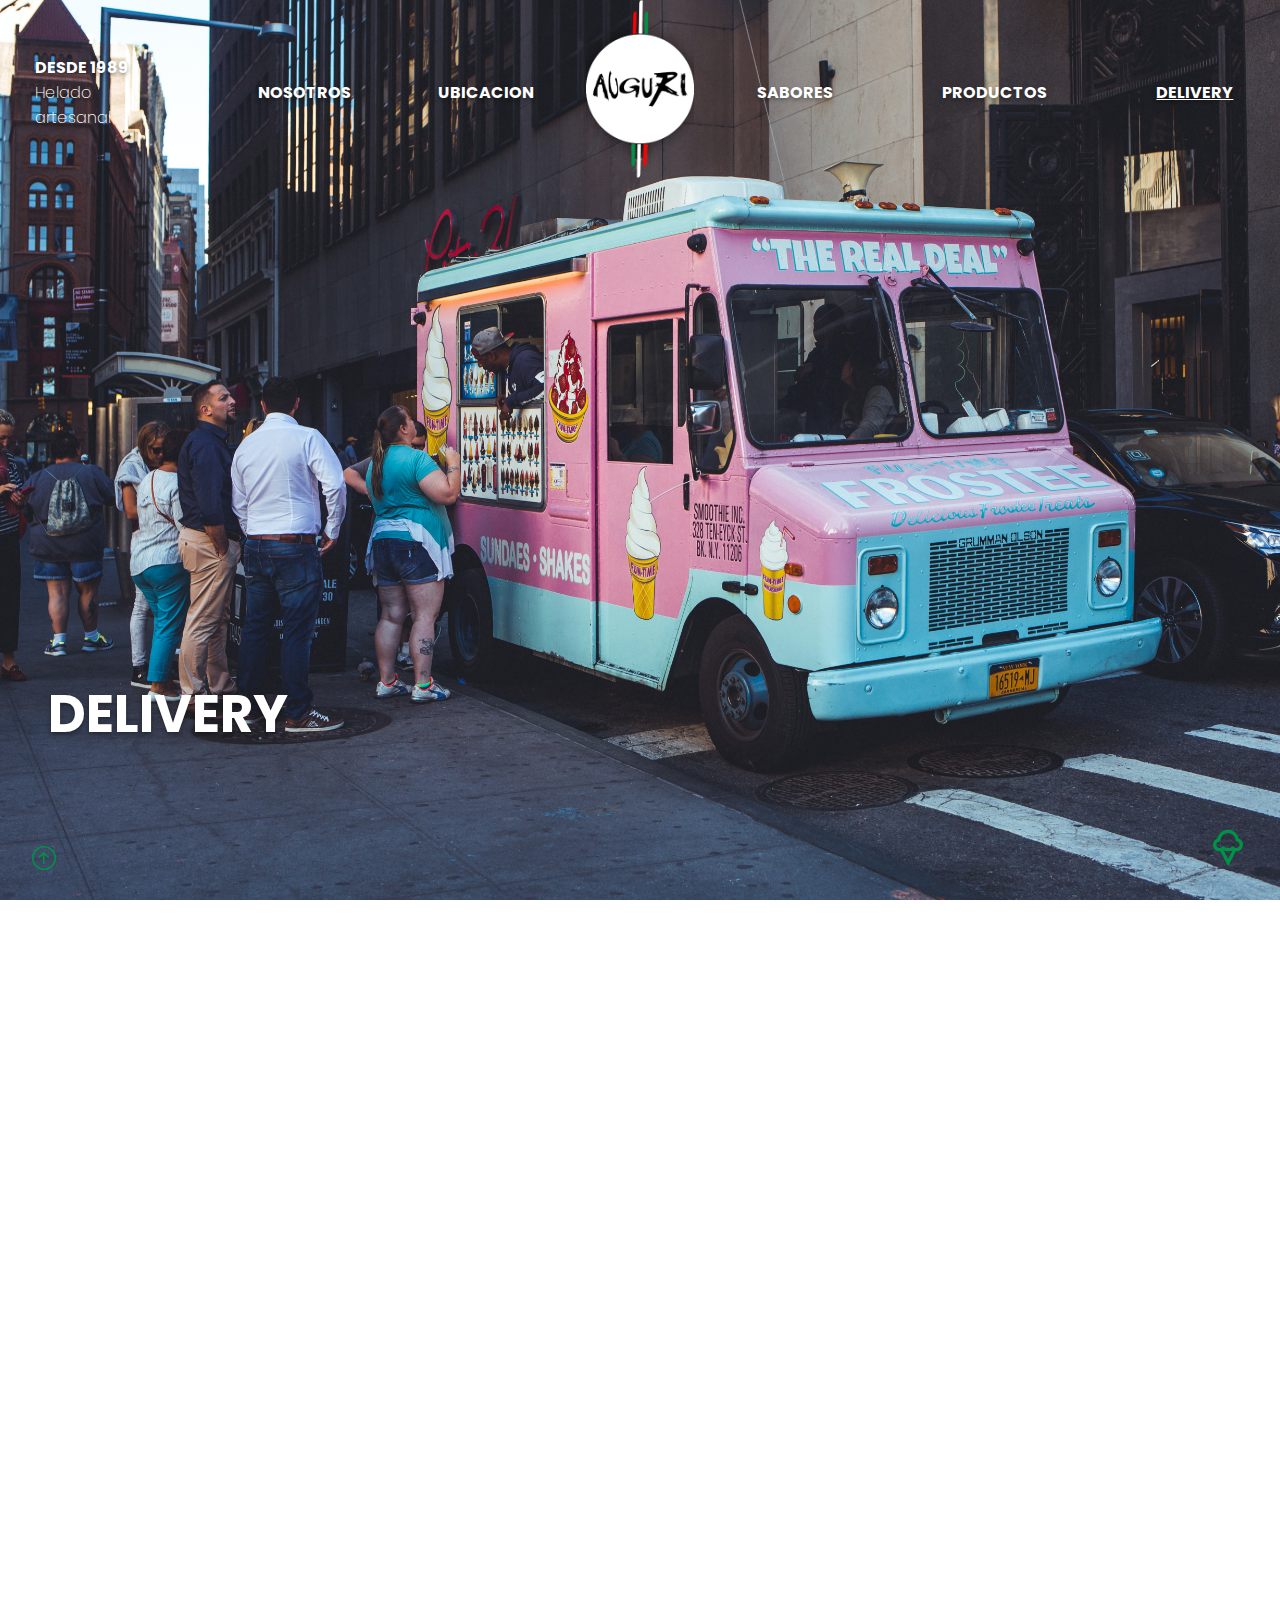
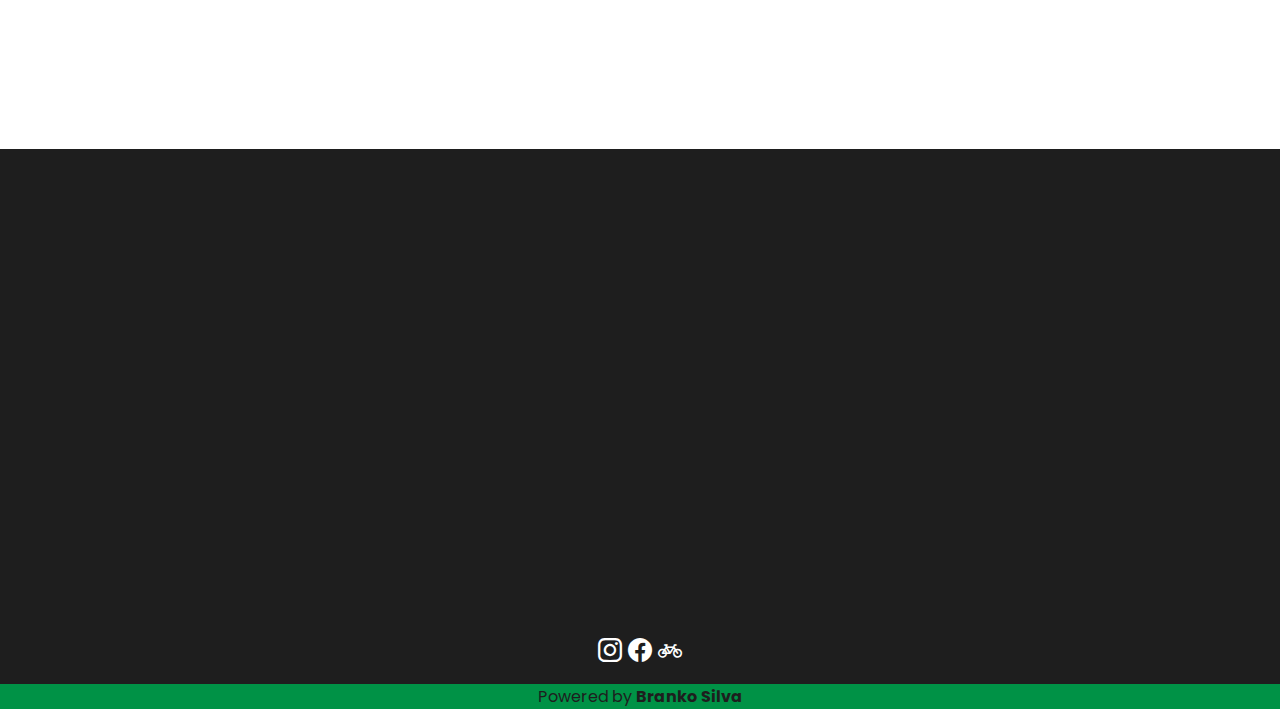
==== commit 2721f411: "boton a header" ====
--- a/pages/delivery.html
+++ b/pages/delivery.html
@@ -17,7 +17,7 @@
 </head>
 
 <body> 
-    <header class="header-delivery">
+    <header class="header-delivery" id="header">
         <div class="container">
             <nav class="menu_pc">
                 <ul class="menu_pc_ul">
@@ -61,7 +61,7 @@
             <h1 class="titulo-header">DELIVERY</h1>
         </div>
 
-        <div class="menu_mobile">
+        <div class="menu_mobile" id="#header">
             <nav class="navbar navbar-expand-lg bg-body-tertiary">
 
                 <div class="container mobile">
@@ -325,6 +325,12 @@
             icecream
         </span>
     </a>
+    
+    <div class="go-top-header">
+        <a href="#header" class="go-top-button">
+            <i class="bi bi-arrow-up-circle"></i>
+        </a>
+    </div>
 
 
     <script src="https://cdn.jsdelivr.net/npm/bootstrap@5.3.1/dist/js/bootstrap.bundle.min.js" integrity="sha384-HwwvtgBNo3bZJJLYd8oVXjrBZt8cqVSpeBNS5n7C8IVInixGAoxmnlMuBnhbgrkm" crossorigin="anonymous"></script>
--- a/css/estilos.css
+++ b/css/estilos.css
@@ -121,6 +121,20 @@
   scale: 1.1;
 }
 
+/* boton subir al header */
+.bi.bi-arrow-up-circle {
+  position: fixed;
+  left: 2rem;
+  bottom: 1.5rem;
+  transition: 0.2s;
+  color: #009246;
+  font-size: 1.5rem;
+  z-index: 20;
+}
+.bi.bi-arrow-up-circle:hover {
+  scale: 1.1;
+}
+
 /* index animaciones navbar */
 @keyframes fade-in-left {
   0% {
@@ -239,6 +253,7 @@
   background-size: cover;
   background-position: bottom;
   background-attachment: fixed;
+  position: relative;
 }
 header .titulo-header {
   color: #ffffff;
@@ -336,10 +351,12 @@
 }
 header .menu_mobile .navbar .container.mobile a .logo-mobile {
   max-width: 30%;
+  animation: rotate-vert-center 2s cubic-bezier(0.455, 0.03, 0.515, 0.955) both;
 }
 header .menu_mobile .navbar .container.mobile .navbar-toggler {
   background-color: #ffffff;
   color: #009246;
+  animation: fade-in-left 0.6s cubic-bezier(0.39, 0.575, 0.565, 1) both;
 }
 header .menu_mobile .navbar .container.mobile .navbar-collapse .navbar-nav {
   --bs-nav-link-hover-color: rgb(239 4 4);
@@ -347,6 +364,17 @@
 }
 header .menu_mobile .navbar .container.mobile .navbar-collapse .navbar-nav .nav-link.active, header .menu_mobile .navbar .container.mobile .navbar-collapse .navbar-nav .nav-link.show {
   color: rgb(0, 146, 87);
+}
+header .titulo-header-index {
+  color: #ffffff;
+  background-color: rgba(105, 105, 105, 0.363);
+  text-align: center;
+  position: absolute;
+  top: 52%;
+  width: 100%;
+  transform: translateY(-50%);
+  font-size: 1.5rem;
+  font-weight: 700;
 }
 header .nav-link {
   color: #ffffff;
